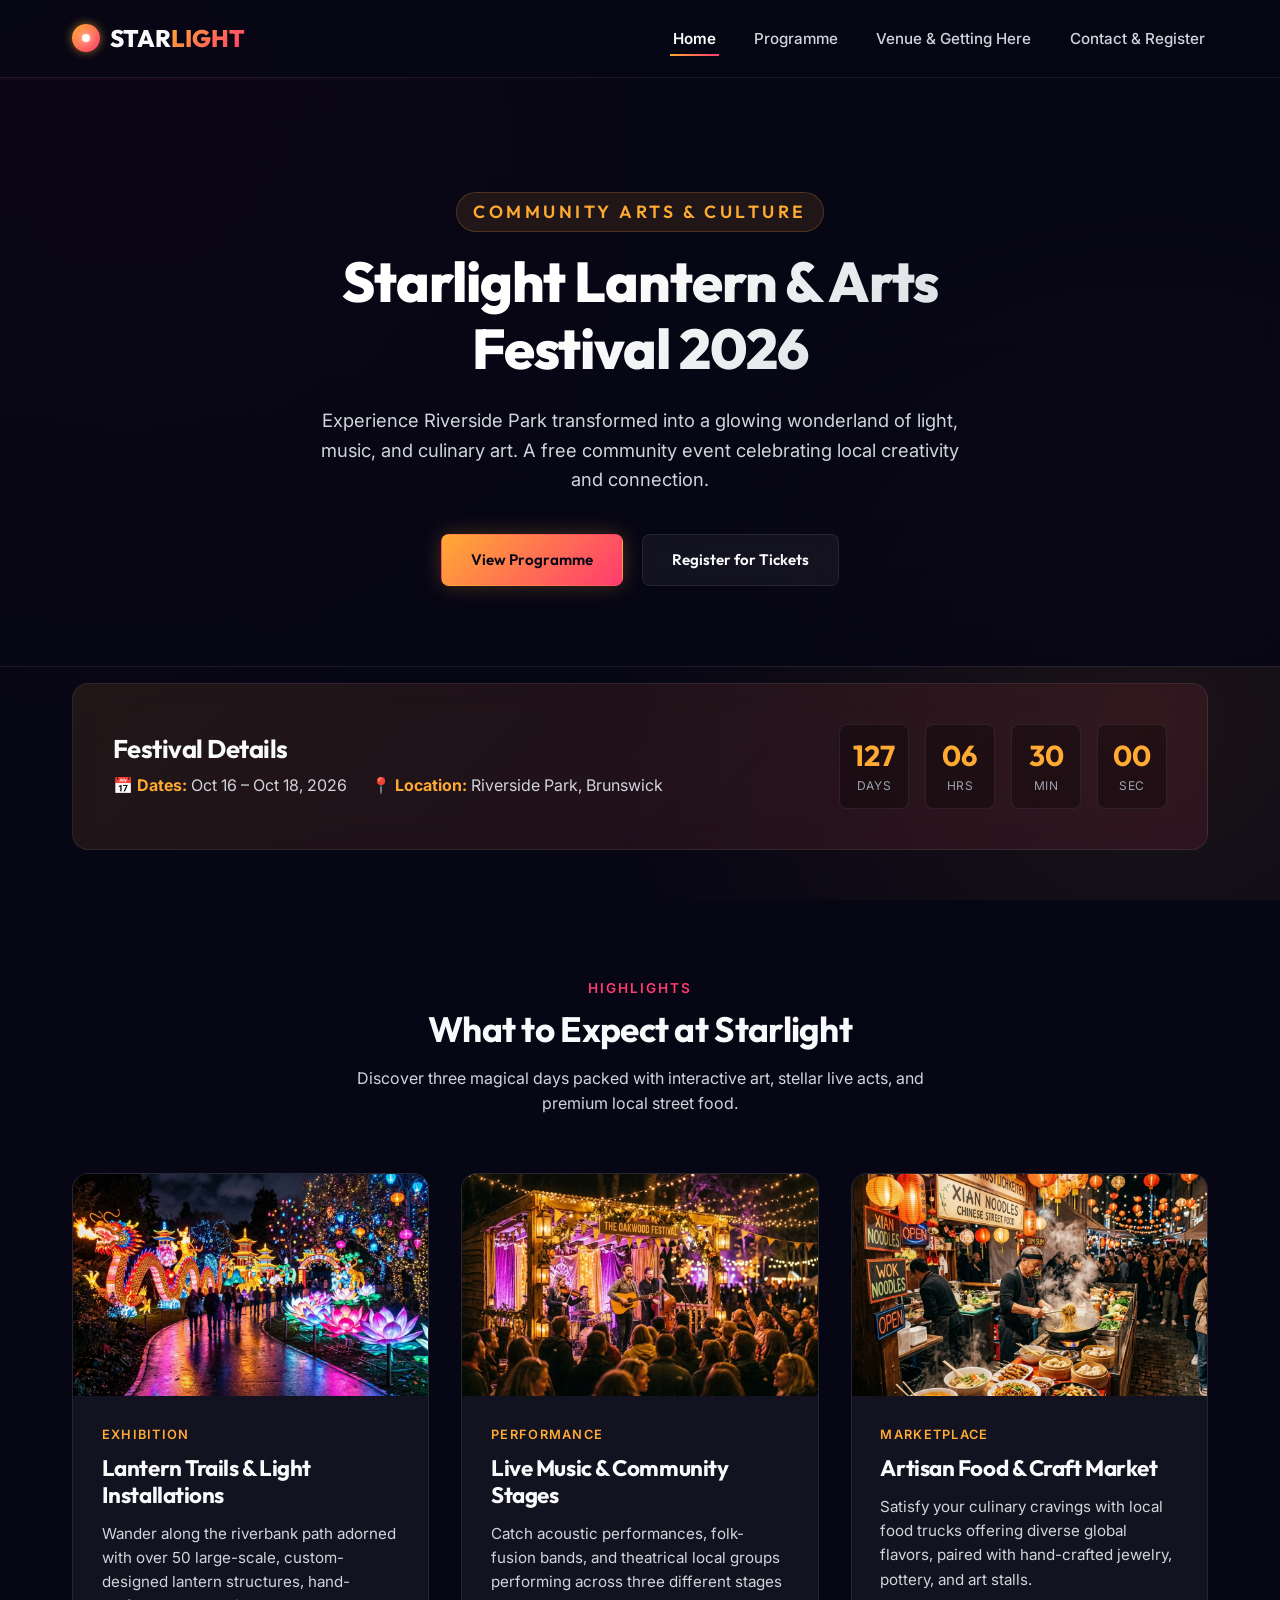
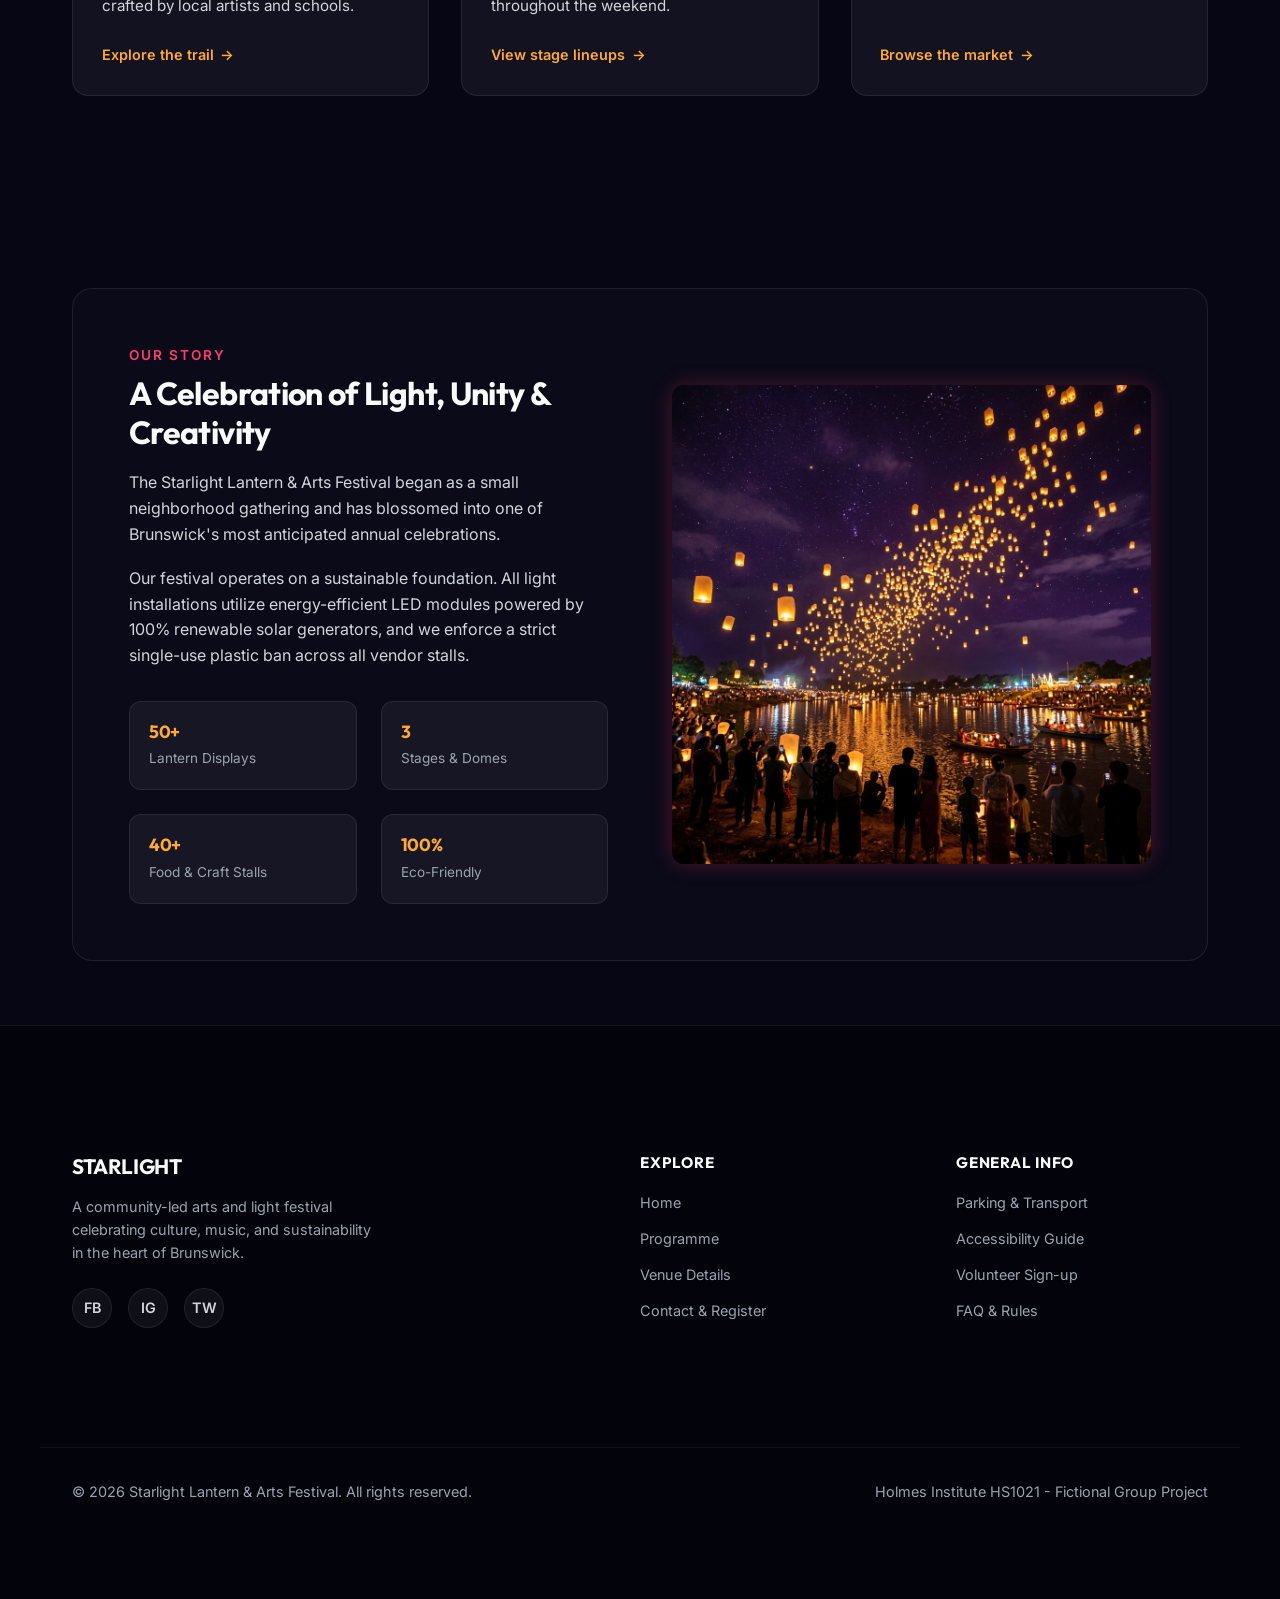
==== Local event/website/index.html @ dd9832b8 "Add styles and venue page for Starlight Lantern & Arts Festival 2026 - Created a new CSS file for th" ====
<!DOCTYPE html>
<html lang="en">
<head>
  <meta charset="UTF-8">
  <meta name="viewport" content="width=device-width, initial-scale=1.0">
  <meta name="description" content="Welcome to the Starlight Lantern & Arts Festival 2026. Join us at Riverside Park, Brunswick for a weekend of glowing installations, live performances, and delicious local food.">
  <title>Home | Starlight Lantern & Arts Festival 2026</title>
  <link rel="stylesheet" href="styles.css">
</head>
<body>

  <!-- Navigation Header -->
  <header class="site-header">
    <div class="nav-container">
      <a href="index.html" class="site-logo" id="header-logo">
        <span class="site-logo-icon"></span>
        <span class="logo-text">STAR<span>LIGHT</span></span>
      </a>
      
      <!-- Hidden Checkbox for Mobile Navigation Toggle -->
      <input type="checkbox" id="nav-toggle">
      <label for="nav-toggle" class="nav-toggle-label" id="mobile-menu-btn" aria-label="Toggle Navigation Menu">
        <span></span>
        <span></span>
        <span></span>
      </label>

      <!-- Main Navigation Menu -->
      <nav class="main-navigation" id="main-nav">
        <ul>
          <li><a href="index.html" class="active">Home</a></li>
          <li><a href="programme.html">Programme</a></li>
          <li><a href="venue.html">Venue & Getting Here</a></li>
          <li><a href="contact.html">Contact & Register</a></li>
        </ul>
      </nav>
    </div>
  </header>

  <!-- Main Website Content -->
  <main class="main-content">
    
    <!-- Hero Section -->
    <section class="hero-section" id="hero-banner">
      <div class="hero-overlay"></div>
      <div class="hero-inner">
        <span class="hero-tagline">Community Arts & Culture</span>
        <h1 class="hero-title">Starlight Lantern & Arts Festival 2026</h1>
        <p class="hero-desc">Experience Riverside Park transformed into a glowing wonderland of light, music, and culinary art. A free community event celebrating local creativity and connection.</p>
        <div class="hero-ctas">
          <a href="programme.html" class="btn btn-primary" id="hero-cta-programme">View Programme</a>
          <a href="contact.html" class="btn btn-secondary" id="hero-cta-register">Register for Tickets</a>
        </div>
      </div>
    </section>

    <!-- Info Banner & Interactive Countdown -->
    <section class="container" id="countdown-banner">
      <div class="info-banner">
        <div class="info-details">
          <h3>Festival Details</h3>
          <p>
            <span>📅 <strong>Dates:</strong> Oct 16 – Oct 18, 2026</span>
            <span>📍 <strong>Location:</strong> Riverside Park, Brunswick</span>
          </p>
        </div>
        <div class="countdown-timer" id="timer-container">
          <div class="timer-box">
            <span class="timer-num" id="days">127</span>
            <span class="timer-label">Days</span>
          </div>
          <div class="timer-box">
            <span class="timer-num" id="hours">06</span>
            <span class="timer-label">Hrs</span>
          </div>
          <div class="timer-box">
            <span class="timer-num" id="minutes">30</span>
            <span class="timer-label">Min</span>
          </div>
          <div class="timer-box">
            <span class="timer-num" id="seconds">00</span>
            <span class="timer-label">Sec</span>
          </div>
        </div>
      </div>
    </section>

    <!-- Key Attractions / Feature Cards -->
    <section class="container" id="attractions">
      <div class="section-header">
        <span class="section-label">Highlights</span>
        <h2 class="section-title">What to Expect at Starlight</h2>
        <p class="section-subtitle">Discover three magical days packed with interactive art, stellar live acts, and premium local street food.</p>
      </div>

      <div class="feature-grid">
        <!-- Feature 1 -->
        <article class="feature-card" id="card-lantern-trail">
          <div class="feature-img-wrapper">
            <img src="images/lantern-trail.png" alt="Illuminated dragon and lotus flower lanterns lighting up a garden path at night">
          </div>
          <div class="feature-content">
            <span class="feature-tag">Exhibition</span>
            <h3>Lantern Trails & Light Installations</h3>
            <p>Wander along the riverbank path adorned with over 50 large-scale, custom-designed lantern structures, hand-crafted by local artists and schools.</p>
            <a href="programme.html" class="feature-link" id="link-trail">Explore the trail</a>
          </div>
        </article>

        <!-- Feature 2 -->
        <article class="feature-card" id="card-music">
          <div class="feature-img-wrapper">
            <img src="images/live-music.png" alt="Outdoor music stage decorated with warm bulbs and string lights, with a crowd watching live musicians">
          </div>
          <div class="feature-content">
            <span class="feature-tag">Performance</span>
            <h3>Live Music & Community Stages</h3>
            <p>Catch acoustic performances, folk-fusion bands, and theatrical local groups performing across three different stages throughout the weekend.</p>
            <a href="programme.html" class="feature-link" id="link-music">View stage lineups</a>
          </div>
        </article>

        <!-- Feature 3 -->
        <article class="feature-card" id="card-market">
          <div class="feature-img-wrapper">
            <img src="images/food-market.png" alt="A bustling night market street food stall lit by Chinese lanterns with noodles and dim sum being cooked">
          </div>
          <div class="feature-content">
            <span class="feature-tag">Marketplace</span>
            <h3>Artisan Food & Craft Market</h3>
            <p>Satisfy your culinary cravings with local food trucks offering diverse global flavors, paired with hand-crafted jewelry, pottery, and art stalls.</p>
            <a href="programme.html" class="feature-link" id="link-market">Browse the market</a>
          </div>
        </article>
      </div>
    </section>

    <!-- About Section -->
    <section class="container" id="about-info">
      <div class="about-section">
        <div class="about-text">
          <span class="section-label">Our Story</span>
          <h2>A Celebration of Light, Unity & Creativity</h2>
          <p>The Starlight Lantern & Arts Festival began as a small neighborhood gathering and has blossomed into one of Brunswick's most anticipated annual celebrations.</p>
          <p>Our festival operates on a sustainable foundation. All light installations utilize energy-efficient LED modules powered by 100% renewable solar generators, and we enforce a strict single-use plastic ban across all vendor stalls.</p>
          
          <div class="about-highlights">
            <div class="highlight-box">
              <h4>50+</h4>
              <p>Lantern Displays</p>
            </div>
            <div class="highlight-box">
              <h4>3</h4>
              <p>Stages & Domes</p>
            </div>
            <div class="highlight-box">
              <h4>40+</h4>
              <p>Food & Craft Stalls</p>
            </div>
            <div class="highlight-box">
              <h4>100%</h4>
              <p>Eco-Friendly</p>
            </div>
          </div>
        </div>
        <div class="about-visual">
          <img src="images/hero-bg.png" alt="Panoramic view of thousands of warm paper lanterns floating above a river at night during the festival">
        </div>
      </div>
    </section>

  </main>

  <!-- Site Footer -->
  <footer class="site-footer">
    <div class="container footer-grid">
      <div class="footer-brand">
        <h3>STARLIGHT</h3>
        <p>A community-led arts and light festival celebrating culture, music, and sustainability in the heart of Brunswick.</p>
        <div class="social-links">
          <a href="#" class="social-btn" aria-label="Facebook">FB</a>
          <a href="#" class="social-btn" aria-label="Instagram">IG</a>
          <a href="#" class="social-btn" aria-label="Twitter">TW</a>
        </div>
      </div>
      <div class="footer-links-col">
        <h4>Explore</h4>
        <ul>
          <li><a href="index.html">Home</a></li>
          <li><a href="programme.html">Programme</a></li>
          <li><a href="venue.html">Venue Details</a></li>
          <li><a href="contact.html">Contact & Register</a></li>
        </ul>
      </div>
      <div class="footer-links-col">
        <h4>General Info</h4>
        <ul>
          <li><a href="venue.html#getting-here">Parking & Transport</a></li>
          <li><a href="venue.html#getting-here">Accessibility Guide</a></li>
          <li><a href="contact.html">Volunteer Sign-up</a></li>
          <li><a href="#">FAQ & Rules</a></li>
        </ul>
      </div>
    </div>
    <div class="container footer-bottom">
      <p>&copy; 2026 Starlight Lantern & Arts Festival. All rights reserved.</p>
      <p>Holmes Institute HS1021 - Fictional Group Project</p>
    </div>
  </footer>


</body>
</html>
---- Local event/website/styles.css ----
/* 
  Starlight Lantern & Arts Festival - styles.css
  Theme: Dark-mode Glassmorphism with Glowing Accents
*/

@import url('https://fonts.googleapis.com/css2?family=Inter:wght@300;400;500;600&family=Outfit:wght@400;600;700;800&display=swap');

/* Color Variables and Tokens */
:root {
  --bg-dark: #070615;
  --bg-dark-rgb: 7, 6, 21;
  --bg-card: rgba(255, 255, 255, 0.05);
  --bg-card-hover: rgba(255, 255, 255, 0.09);
  --border-color: rgba(255, 255, 255, 0.08);
  --border-hover: rgba(255, 255, 255, 0.18);
  --text-primary: #f9fafb;
  --text-secondary: #d1d5db;
  --text-muted: #9ca3af;
  --primary: #ffaa33; /* Glowing gold-orange */
  --primary-rgb: 255, 170, 51;
  --secondary: #ff3b6f; /* Lantern pink-red */
  --secondary-rgb: 255, 59, 111;
  --accent-teal: #00f2fe; /* Electric blue-teal */
  --font-heading: 'Outfit', -apple-system, BlinkMacSystemFont, "Segoe UI", Roboto, sans-serif;
  --font-body: 'Inter', -apple-system, BlinkMacSystemFont, "Segoe UI", Roboto, sans-serif;
  --transition-smooth: all 0.3s cubic-bezier(0.4, 0, 0.2, 1);
  --transition-fast: all 0.15s ease;
  --shadow-glow: 0 0 20px rgba(255, 170, 51, 0.25);
  --shadow-glow-pink: 0 0 20px rgba(255, 59, 111, 0.25);
  --max-width: 1200px;
}

/* Reset and Base Styles */
* {
  box-sizing: border-box;
  margin: 0;
  padding: 0;
}

html {
  scroll-behavior: smooth;
}

body {
  background-color: var(--bg-dark);
  color: var(--text-primary);
  font-family: var(--font-body);
  line-height: 1.6;
  overflow-x: hidden;
  background-image: 
    radial-gradient(circle at 10% 20%, rgba(255, 59, 111, 0.08) 0%, transparent 40%),
    radial-gradient(circle at 90% 80%, rgba(255, 170, 51, 0.08) 0%, transparent 40%);
  background-attachment: fixed;
}

/* Typography */
h1, h2, h3, h4, h5, h6 {
  font-family: var(--font-heading);
  font-weight: 700;
  letter-spacing: -0.02em;
  line-height: 1.2;
}

a {
  color: inherit;
  text-decoration: none;
  transition: var(--transition-fast);
}

img {
  max-width: 100%;
  height: auto;
  display: block;
  border-radius: 12px;
}

/* Navigation Header */
.site-header {
  position: fixed;
  top: 0;
  left: 0;
  width: 100%;
  z-index: 1000;
  background-color: rgba(7, 6, 21, 0.85);
  backdrop-filter: blur(12px);
  -webkit-backdrop-filter: blur(12px);
  border-bottom: 1px solid var(--border-color);
  transition: var(--transition-smooth);
}

.nav-container {
  max-width: var(--max-width);
  margin: 0 auto;
  padding: 1.2rem 2rem;
  display: flex;
  justify-content: space-between;
  align-items: center;
}

.site-logo {
  font-family: var(--font-heading);
  font-size: 1.5rem;
  font-weight: 800;
  color: var(--text-primary);
  display: flex;
  align-items: center;
  gap: 0.6rem;
}

.site-logo-icon {
  width: 28px;
  height: 28px;
  background: linear-gradient(135deg, var(--primary), var(--secondary));
  border-radius: 50%;
  display: inline-block;
  box-shadow: 0 0 10px rgba(255, 170, 51, 0.6);
  position: relative;
}

.site-logo-icon::after {
  content: '';
  position: absolute;
  top: 50%;
  left: 50%;
  width: 8px;
  height: 8px;
  background-color: #fff;
  border-radius: 50%;
  transform: translate(-50%, -50%);
  box-shadow: 0 0 8px #fff;
}

.logo-text span {
  background: linear-gradient(135deg, var(--primary), var(--secondary));
  -webkit-background-clip: text;
  -webkit-text-fill-color: transparent;
}

.main-navigation ul {
  display: flex;
  list-style: none;
  gap: 2rem;
}

.main-navigation a {
  font-size: 0.95rem;
  font-weight: 500;
  color: var(--text-secondary);
  padding: 0.5rem 0.2rem;
  position: relative;
}

.main-navigation a:hover {
  color: var(--primary);
}

.main-navigation a::after {
  content: '';
  position: absolute;
  bottom: 0;
  left: 0;
  width: 0;
  height: 2px;
  background: linear-gradient(90deg, var(--primary), var(--secondary));
  transition: var(--transition-smooth);
}

.main-navigation a:hover::after,
.main-navigation a.active::after {
  width: 100%;
}

.main-navigation a.active {
  color: var(--text-primary);
  font-weight: 600;
}

/* Mobile Nav Toggle via CSS Hack (W3C compliant & no JS needed for open state) */
.nav-toggle-label {
  display: none;
  cursor: pointer;
  flex-direction: column;
  gap: 6px;
  z-index: 1001;
}

.nav-toggle-label span {
  display: block;
  width: 25px;
  height: 2px;
  background-color: var(--text-primary);
  transition: var(--transition-smooth);
}

#nav-toggle {
  display: none;
}

/* Layout Main wrapper */
.main-content {
  padding-top: 5rem; /* Offsets the sticky navbar */
  min-height: calc(100vh - 12rem);
}

/* Container Utility */
.container {
  max-width: var(--max-width);
  margin: 0 auto;
  padding: 4rem 2rem;
}

/* Buttons */
.btn {
  display: inline-flex;
  align-items: center;
  justify-content: center;
  padding: 0.8rem 1.8rem;
  border-radius: 8px;
  font-weight: 600;
  font-size: 0.95rem;
  cursor: pointer;
  transition: var(--transition-smooth);
  border: 1px solid transparent;
  font-family: var(--font-heading);
}

.btn-primary {
  background: linear-gradient(135deg, var(--primary), var(--secondary));
  color: #070615;
  box-shadow: var(--shadow-glow);
}

.btn-primary:hover {
  transform: translateY(-2px);
  box-shadow: 0 0 28px rgba(255, 170, 51, 0.45);
}

.btn-secondary {
  background-color: var(--bg-card);
  border: 1px solid var(--border-color);
  color: var(--text-primary);
  backdrop-filter: blur(8px);
}

.btn-secondary:hover {
  background-color: var(--bg-card-hover);
  border-color: var(--border-hover);
  transform: translateY(-2px);
}

/* Hero Section */
.hero-section {
  position: relative;
  overflow: hidden;
  padding: 7rem 0 5rem 0;
  background-size: cover;
  background-position: center;
  background-repeat: no-repeat;
  text-align: center;
  display: flex;
  align-items: center;
  justify-content: center;
  border-bottom: 1px solid var(--border-color);
}

.hero-overlay {
  position: absolute;
  top: 0;
  left: 0;
  width: 100%;
  height: 100%;
  background: linear-gradient(to bottom, rgba(7, 6, 21, 0.7) 0%, rgba(7, 6, 21, 0.95) 100%);
  z-index: 1;
}

.hero-inner {
  position: relative;
  z-index: 2;
  max-width: 800px;
  margin: 0 auto;
  padding: 0 2rem;
}

.hero-tagline {
  font-family: var(--font-heading);
  font-size: 1.1rem;
  font-weight: 600;
  color: var(--primary);
  text-transform: uppercase;
  letter-spacing: 0.2em;
  margin-bottom: 1rem;
  display: inline-block;
  background: rgba(255, 170, 51, 0.1);
  padding: 0.3rem 1rem;
  border-radius: 50px;
  border: 1px solid rgba(255, 170, 51, 0.2);
}

.hero-title {
  font-size: 3.5rem;
  font-weight: 800;
  margin-bottom: 1.5rem;
  background: linear-gradient(135deg, #fff 40%, var(--text-secondary) 100%);
  -webkit-background-clip: text;
  -webkit-text-fill-color: transparent;
}

.hero-desc {
  font-size: 1.15rem;
  color: var(--text-secondary);
  margin-bottom: 2.5rem;
  max-width: 650px;
  margin-left: auto;
  margin-right: auto;
}

.hero-ctas {
  display: flex;
  justify-content: center;
  gap: 1.2rem;
}

/* Info Banner / Countdown */
.info-banner {
  background: linear-gradient(135deg, rgba(255, 170, 51, 0.1), rgba(255, 59, 111, 0.1));
  border: 1px solid var(--border-color);
  border-radius: 16px;
  padding: 2.5rem;
  margin-top: -3rem;
  position: relative;
  z-index: 10;
  backdrop-filter: blur(16px);
  -webkit-backdrop-filter: blur(16px);
  display: flex;
  justify-content: space-between;
  align-items: center;
  flex-wrap: wrap;
  gap: 2rem;
}

.info-details {
  flex: 1 1 300px;
}

.info-details h3 {
  font-size: 1.6rem;
  margin-bottom: 0.5rem;
  color: var(--text-primary);
}

.info-details p {
  color: var(--text-secondary);
  display: flex;
  gap: 1.5rem;
  flex-wrap: wrap;
}

.info-details span strong {
  color: var(--primary);
}

.countdown-timer {
  display: flex;
  gap: 1rem;
}

.timer-box {
  background: rgba(0, 0, 0, 0.3);
  border: 1px solid var(--border-color);
  border-radius: 8px;
  padding: 0.8rem;
  min-width: 70px;
  text-align: center;
}

.timer-num {
  display: block;
  font-family: var(--font-heading);
  font-size: 1.8rem;
  font-weight: 700;
  color: var(--primary);
  line-height: 1.2;
}

.timer-label {
  display: block;
  font-size: 0.75rem;
  text-transform: uppercase;
  color: var(--text-muted);
  letter-spacing: 0.05em;
  margin-top: 0.2rem;
}

/* Feature Grid section */
.section-header {
  text-align: center;
  max-width: 600px;
  margin: 0 auto 3.5rem auto;
}

.section-label {
  color: var(--secondary);
  text-transform: uppercase;
  font-size: 0.85rem;
  font-weight: 600;
  letter-spacing: 0.15em;
  margin-bottom: 0.5rem;
  display: block;
}

.section-title {
  font-size: 2.2rem;
  margin-bottom: 1rem;
}

.section-subtitle {
  color: var(--text-secondary);
}

.feature-grid {
  display: grid;
  grid-template-columns: repeat(auto-fit, minmax(320px, 1fr));
  gap: 2rem;
  margin-bottom: 4rem;
}

.feature-card {
  background-color: var(--bg-card);
  border: 1px solid var(--border-color);
  border-radius: 16px;
  overflow: hidden;
  transition: var(--transition-smooth);
  display: flex;
  flex-direction: column;
}

.feature-card:hover {
  transform: translateY(-6px);
  background-color: var(--bg-card-hover);
  border-color: var(--border-hover);
  box-shadow: 0 10px 30px rgba(0, 0, 0, 0.3);
}

.feature-img-wrapper {
  position: relative;
  overflow: hidden;
  aspect-ratio: 16/10;
}

.feature-img-wrapper img {
  width: 100%;
  height: 100%;
  object-fit: cover;
  border-radius: 0;
  transition: var(--transition-smooth);
}

.feature-card:hover .feature-img-wrapper img {
  transform: scale(1.05);
}

.feature-content {
  padding: 1.8rem;
  flex-grow: 1;
  display: flex;
  flex-direction: column;
}

.feature-tag {
  color: var(--primary);
  font-size: 0.8rem;
  font-weight: 600;
  text-transform: uppercase;
  letter-spacing: 0.1em;
  margin-bottom: 0.6rem;
}

.feature-card h3 {
  font-size: 1.4rem;
  margin-bottom: 0.8rem;
  color: var(--text-primary);
}

.feature-card p {
  color: var(--text-secondary);
  font-size: 0.95rem;
  margin-bottom: 1.5rem;
  flex-grow: 1;
}

.feature-link {
  color: var(--primary);
  font-weight: 600;
  font-size: 0.9rem;
  display: inline-flex;
  align-items: center;
  gap: 0.4rem;
}

.feature-link::after {
  content: '→';
  transition: var(--transition-fast);
}

.feature-card:hover .feature-link::after {
  transform: translateX(4px);
}

/* About Snippet Section */
.about-section {
  display: grid;
  grid-template-columns: 1fr 1fr;
  gap: 4rem;
  align-items: center;
  background-color: rgba(255, 255, 255, 0.02);
  border: 1px solid var(--border-color);
  border-radius: 20px;
  padding: 3.5rem;
}

.about-text h2 {
  font-size: 2rem;
  margin-bottom: 1.2rem;
}

.about-text p {
  color: var(--text-secondary);
  margin-bottom: 1.2rem;
}

.about-highlights {
  display: grid;
  grid-template-columns: 1fr 1fr;
  gap: 1.5rem;
  margin-top: 2rem;
}

.highlight-box {
  background-color: var(--bg-card);
  border: 1px solid var(--border-color);
  padding: 1.2rem;
  border-radius: 12px;
}

.highlight-box h4 {
  color: var(--primary);
  font-size: 1.1rem;
  margin-bottom: 0.4rem;
}

.highlight-box p {
  font-size: 0.85rem;
  color: var(--text-muted);
  margin-bottom: 0;
}

.about-visual {
  position: relative;
}

.about-visual img {
  box-shadow: var(--shadow-glow-pink);
}

/* Programme / Schedule Page Specific Styles */
.filter-tabs {
  display: flex;
  justify-content: center;
  gap: 1rem;
  margin-bottom: 2.5rem;
  flex-wrap: wrap;
}

.filter-btn {
  background-color: var(--bg-card);
  border: 1px solid var(--border-color);
  color: var(--text-secondary);
  padding: 0.6rem 1.4rem;
  border-radius: 50px;
  cursor: pointer;
  font-family: var(--font-heading);
  font-weight: 500;
  transition: var(--transition-smooth);
}

.filter-btn:hover {
  background-color: var(--bg-card-hover);
  border-color: var(--border-hover);
}

.filter-btn.active,
#filter-all:checked ~ #filters-container .filter-btn-all,
#filter-main:checked ~ #filters-container .filter-btn-main,
#filter-dome:checked ~ #filters-container .filter-btn-dome,
#filter-trail:checked ~ #filters-container .filter-btn-trail {
  background: linear-gradient(135deg, var(--primary), var(--secondary));
  color: #070615;
  border-color: transparent;
  font-weight: 600;
  box-shadow: var(--shadow-glow);
}

#filter-main:checked ~ #schedule-table-wrapper .event-row:not([data-stage="main"]),
#filter-dome:checked ~ #schedule-table-wrapper .event-row:not([data-stage="dome"]),
#filter-trail:checked ~ #schedule-table-wrapper .event-row:not([data-stage="trail"]) {
  display: none;
}


/* Timetable styling */
.timetable-container {
  overflow-x: auto;
  background-color: var(--bg-card);
  border: 1px solid var(--border-color);
  border-radius: 16px;
  box-shadow: 0 10px 30px rgba(0, 0, 0, 0.2);
  margin-bottom: 3rem;
  backdrop-filter: blur(12px);
}

.timetable {
  width: 100%;
  border-collapse: collapse;
  text-align: left;
  min-width: 650px;
}

.timetable th {
  background-color: rgba(255, 255, 255, 0.03);
  color: var(--text-primary);
  font-family: var(--font-heading);
  font-weight: 600;
  padding: 1.2rem 1.8rem;
  border-bottom: 2px solid var(--border-color);
  font-size: 0.95rem;
  letter-spacing: 0.05em;
  text-transform: uppercase;
}

.timetable td {
  padding: 1.2rem 1.8rem;
  border-bottom: 1px solid var(--border-color);
  color: var(--text-secondary);
  font-size: 0.95rem;
  vertical-align: middle;
  transition: var(--transition-fast);
}

.timetable tr:last-child td {
  border-bottom: none;
}

.timetable tr:hover td {
  background-color: rgba(255, 255, 255, 0.02);
  color: var(--text-primary);
}

.time-slot {
  font-family: var(--font-heading);
  font-weight: 600;
  color: var(--primary);
  white-space: nowrap;
}

.event-title {
  font-weight: 600;
  color: var(--text-primary);
  display: block;
}

.event-speaker {
  font-size: 0.85rem;
  color: var(--text-muted);
}

.location-badge {
  display: inline-block;
  padding: 0.25rem 0.75rem;
  border-radius: 50px;
  font-size: 0.8rem;
  font-weight: 600;
  border: 1px solid currentColor;
}

.badge-main {
  color: var(--primary);
  background: rgba(255, 170, 51, 0.08);
}

.badge-dome {
  color: var(--secondary);
  background: rgba(255, 59, 111, 0.08);
}

.badge-trail {
  color: var(--accent-teal);
  background: rgba(0, 242, 254, 0.08);
}

.timetable-notes {
  text-align: center;
  color: var(--text-muted);
  font-size: 0.9rem;
}

/* Venue Page Specific Styles */
.venue-grid {
  display: grid;
  grid-template-columns: 1fr 1.2fr;
  gap: 3.5rem;
  margin-bottom: 4rem;
  align-items: start;
}

.venue-info h2 {
  font-size: 2.2rem;
  margin-bottom: 1.5rem;
}

.venue-info p {
  color: var(--text-secondary);
  margin-bottom: 1.5rem;
}

.venue-meta {
  margin: 2rem 0;
  list-style: none;
}

.venue-meta li {
  margin-bottom: 1rem;
  display: flex;
  gap: 1rem;
}

.venue-meta strong {
  color: var(--primary);
  min-width: 100px;
  display: inline-block;
}

.map-container {
  background-color: var(--bg-card);
  border: 1px solid var(--border-color);
  border-radius: 16px;
  padding: 1.5rem;
  box-shadow: 0 10px 30px rgba(0, 0, 0, 0.3);
  backdrop-filter: blur(12px);
}

.map-placeholder {
  width: 100%;
  aspect-ratio: 16/10;
  border-radius: 8px;
  overflow: hidden;
  position: relative;
  border: 1px solid var(--border-color);
}

/* Styled map graphic via standard SVG inside html or stylish dark background placeholder */
.mock-map {
  width: 100%;
  height: 100%;
  background: #0f1025;
  display: flex;
  align-items: center;
  justify-content: center;
  position: relative;
  background-image: radial-gradient(rgba(255, 255, 255, 0.15) 1px, transparent 0);
  background-size: 20px 20px;
}

.map-pin {
  position: absolute;
  top: 45%;
  left: 50%;
  transform: translate(-50%, -50%);
  text-align: center;
  z-index: 5;
}

.pin-glow {
  width: 18px;
  height: 18px;
  background-color: var(--secondary);
  border-radius: 50%;
  display: block;
  margin: 0 auto;
  box-shadow: 0 0 15px var(--secondary), 0 0 30px var(--secondary);
  animation: pulse 2s infinite;
}

@keyframes pulse {
  0% { transform: scale(0.9); opacity: 0.9; }
  50% { transform: scale(1.2); opacity: 1; box-shadow: 0 0 25px var(--secondary); }
  100% { transform: scale(0.9); opacity: 0.9; }
}

.pin-label {
  background-color: #070615;
  color: #fff;
  border: 1px solid var(--border-color);
  padding: 0.3rem 0.8rem;
  border-radius: 4px;
  font-size: 0.75rem;
  font-weight: 600;
  white-space: nowrap;
  display: block;
  margin-top: 0.5rem;
  box-shadow: 0 4px 10px rgba(0,0,0,0.5);
}

.getting-here {
  margin-top: 4rem;
}

.transport-grid {
  display: grid;
  grid-template-columns: repeat(auto-fit, minmax(250px, 1fr));
  gap: 2rem;
}

.transport-card {
  background-color: var(--bg-card);
  border: 1px solid var(--border-color);
  padding: 2rem;
  border-radius: 16px;
  transition: var(--transition-smooth);
}

.transport-card:hover {
  border-color: var(--border-hover);
  background-color: var(--bg-card-hover);
  transform: translateY(-4px);
}

.transport-icon {
  font-size: 2rem;
  color: var(--primary);
  margin-bottom: 1rem;
  display: block;
}

.transport-card h3 {
  font-size: 1.25rem;
  margin-bottom: 0.8rem;
}

.transport-card p {
  font-size: 0.9rem;
  color: var(--text-secondary);
}

/* Contact Page Specific Styles */
.contact-grid {
  display: grid;
  grid-template-columns: 1.2fr 1fr;
  gap: 4rem;
  align-items: start;
}

.contact-card {
  background-color: var(--bg-card);
  border: 1px solid var(--border-color);
  border-radius: 20px;
  padding: 3rem;
  backdrop-filter: blur(12px);
  box-shadow: 0 15px 35px rgba(0,0,0,0.3);
}

.contact-card h2 {
  font-size: 1.8rem;
  margin-bottom: 0.5rem;
}

.contact-card .form-intro {
  color: var(--text-secondary);
  margin-bottom: 2rem;
}

.contact-info-panel h2 {
  font-size: 2rem;
  margin-bottom: 1rem;
}

.contact-info-panel p {
  color: var(--text-secondary);
  margin-bottom: 2.5rem;
}

.info-list {
  list-style: none;
  margin-bottom: 3rem;
}

.info-list li {
  display: flex;
  align-items: flex-start;
  gap: 1.2rem;
  margin-bottom: 1.8rem;
}

.info-item-icon {
  width: 44px;
  height: 44px;
  background-color: rgba(255, 170, 51, 0.08);
  border-radius: 8px;
  display: flex;
  align-items: center;
  justify-content: center;
  color: var(--primary);
  font-weight: 700;
  font-family: var(--font-heading);
  flex-shrink: 0;
  border: 1px solid rgba(255, 170, 51, 0.15);
}

.info-item-details h4 {
  font-size: 0.9rem;
  text-transform: uppercase;
  color: var(--text-muted);
  letter-spacing: 0.05em;
  margin-bottom: 0.2rem;
}

.info-item-details p {
  margin-bottom: 0;
  color: var(--text-primary);
  font-weight: 500;
}

.social-links {
  display: flex;
  gap: 1rem;
}

.social-btn {
  width: 40px;
  height: 40px;
  border-radius: 50%;
  background-color: var(--bg-card);
  border: 1px solid var(--border-color);
  display: flex;
  align-items: center;
  justify-content: center;
  color: var(--text-secondary);
  font-weight: 600;
  transition: var(--transition-smooth);
}

.social-btn:hover {
  background-color: var(--primary);
  color: #070615;
  border-color: transparent;
  transform: translateY(-3px);
  box-shadow: var(--shadow-glow);
}

/* Form Styling */
.form-group {
  margin-bottom: 1.5rem;
}

.form-row {
  display: grid;
  grid-template-columns: 1fr 1fr;
  gap: 1.5rem;
}

.form-label {
  display: block;
  font-size: 0.85rem;
  font-weight: 600;
  text-transform: uppercase;
  letter-spacing: 0.05em;
  color: var(--text-secondary);
  margin-bottom: 0.5rem;
}

.form-control {
  width: 100%;
  background-color: rgba(0, 0, 0, 0.25);
  border: 1px solid var(--border-color);
  border-radius: 8px;
  padding: 0.85rem 1rem;
  color: var(--text-primary);
  font-family: var(--font-body);
  font-size: 0.95rem;
  transition: var(--transition-smooth);
}

.form-control:focus {
  outline: none;
  border-color: var(--primary);
  background-color: rgba(0, 0, 0, 0.4);
  box-shadow: 0 0 0 3px rgba(255, 170, 51, 0.15);
}

select.form-control {
  appearance: none;
  background-image: url("data:image/svg+xml,%3Csvg xmlns='http://www.w3.org/2000/svg' fill='none' viewBox='0 0 24 24' stroke='%23ffaa33'%3E%3Cpath stroke-linecap='round' stroke-linejoin='round' stroke-width='2' d='M19 9l-7 7-7-7'%3E%3C/path%3E%3C/svg%3E");
  background-repeat: no-repeat;
  background-position: right 1rem center;
  background-size: 1.2rem;
  padding-right: 2.5rem;
}

textarea.form-control {
  resize: vertical;
  min-height: 120px;
}

/* Form success alert styles */
.success-msg {
  display: none;
  background-color: rgba(16, 185, 129, 0.1);
  border: 1px solid rgba(16, 185, 129, 0.2);
  color: #34d399;
  padding: 1rem;
  border-radius: 8px;
  margin-bottom: 1.5rem;
  font-size: 0.95rem;
  text-align: center;
}

.success-msg:target {
  display: block;
}

/* Footer */
.site-footer {
  background-color: #03030b;
  border-top: 1px solid var(--border-color);
  padding: 4rem 0 2rem 0;
  font-size: 0.9rem;
  color: var(--text-muted);
}

.footer-grid {
  display: grid;
  grid-template-columns: 2fr 1fr 1fr;
  gap: 4rem;
  margin-bottom: 3rem;
}

.footer-brand h3 {
  font-family: var(--font-heading);
  font-size: 1.3rem;
  color: var(--text-primary);
  margin-bottom: 1rem;
}

.footer-brand p {
  margin-bottom: 1.5rem;
  max-width: 300px;
}

.footer-links-col h4 {
  font-family: var(--font-heading);
  font-size: 0.95rem;
  text-transform: uppercase;
  color: var(--text-primary);
  letter-spacing: 0.05em;
  margin-bottom: 1.2rem;
}

.footer-links-col ul {
  list-style: none;
}

.footer-links-col li {
  margin-bottom: 0.8rem;
}

.footer-links-col a:hover {
  color: var(--primary);
  padding-left: 2px;
}

.footer-bottom {
  border-top: 1px solid rgba(255,255,255,0.05);
  padding-top: 2rem;
  display: flex;
  justify-content: space-between;
  align-items: center;
  flex-wrap: wrap;
  gap: 1rem;
}

/* Responsive Styles */
@media (max-width: 992px) {
  .hero-title {
    font-size: 2.8rem;
  }
  
  .about-section {
    grid-template-columns: 1fr;
    gap: 3rem;
    padding: 2.5rem;
  }
  
  .venue-grid {
    grid-template-columns: 1fr;
    gap: 3rem;
  }
  
  .contact-grid {
    grid-template-columns: 1fr;
    gap: 3rem;
  }
  
  .footer-grid {
    grid-template-columns: 1fr 1fr;
    gap: 3rem;
  }
  
  .footer-brand {
    grid-column: span 2;
  }
}

@media (max-width: 768px) {
  .nav-toggle-label {
    display: flex;
  }
  
  .main-navigation {
    position: fixed;
    top: 5rem;
    left: 0;
    width: 100%;
    height: 0;
    background-color: rgba(7, 6, 21, 0.98);
    backdrop-filter: blur(20px);
    overflow: hidden;
    transition: var(--transition-smooth);
    border-bottom: 0 solid var(--border-color);
  }
  
  .main-navigation ul {
    flex-direction: column;
    align-items: center;
    padding: 3rem 0;
    gap: 2rem;
    opacity: 0;
    transform: translateY(-10px);
    transition: var(--transition-smooth);
  }
  
  /* Show Menu on Checkbox toggle */
  #nav-toggle:checked ~ .main-navigation {
    height: calc(100vh - 5rem);
    border-bottom: 1px solid var(--border-color);
  }
  
  #nav-toggle:checked ~ .main-navigation ul {
    opacity: 1;
    transform: translateY(0);
  }
  
  /* Hamburger burger to X */
  #nav-toggle:checked ~ .nav-toggle-label span:nth-child(1) {
    transform: rotate(45deg) translate(5px, 6px);
  }
  
  #nav-toggle:checked ~ .nav-toggle-label span:nth-child(2) {
    opacity: 0;
  }
  
  #nav-toggle:checked ~ .nav-toggle-label span:nth-child(3) {
    transform: rotate(-45deg) translate(5px, -7px);
  }

  .info-banner {
    flex-direction: column;
    text-align: center;
    padding: 2rem;
    margin-top: -2rem;
  }
  
  .info-details p {
    justify-content: center;
  }
  
  .countdown-timer {
    justify-content: center;
  }

  .hero-title {
    font-size: 2.2rem;
  }
  
  .hero-desc {
    font-size: 1rem;
  }
  
  .form-row {
    grid-template-columns: 1fr;
    gap: 0;
  }
  
  .contact-card {
    padding: 2rem;
  }
  
  .footer-grid {
    grid-template-columns: 1fr;
    gap: 2rem;
  }
  
  .footer-brand {
    grid-column: span 1;
  }
  
  .footer-bottom {
    flex-direction: column;
    text-align: center;
  }
}
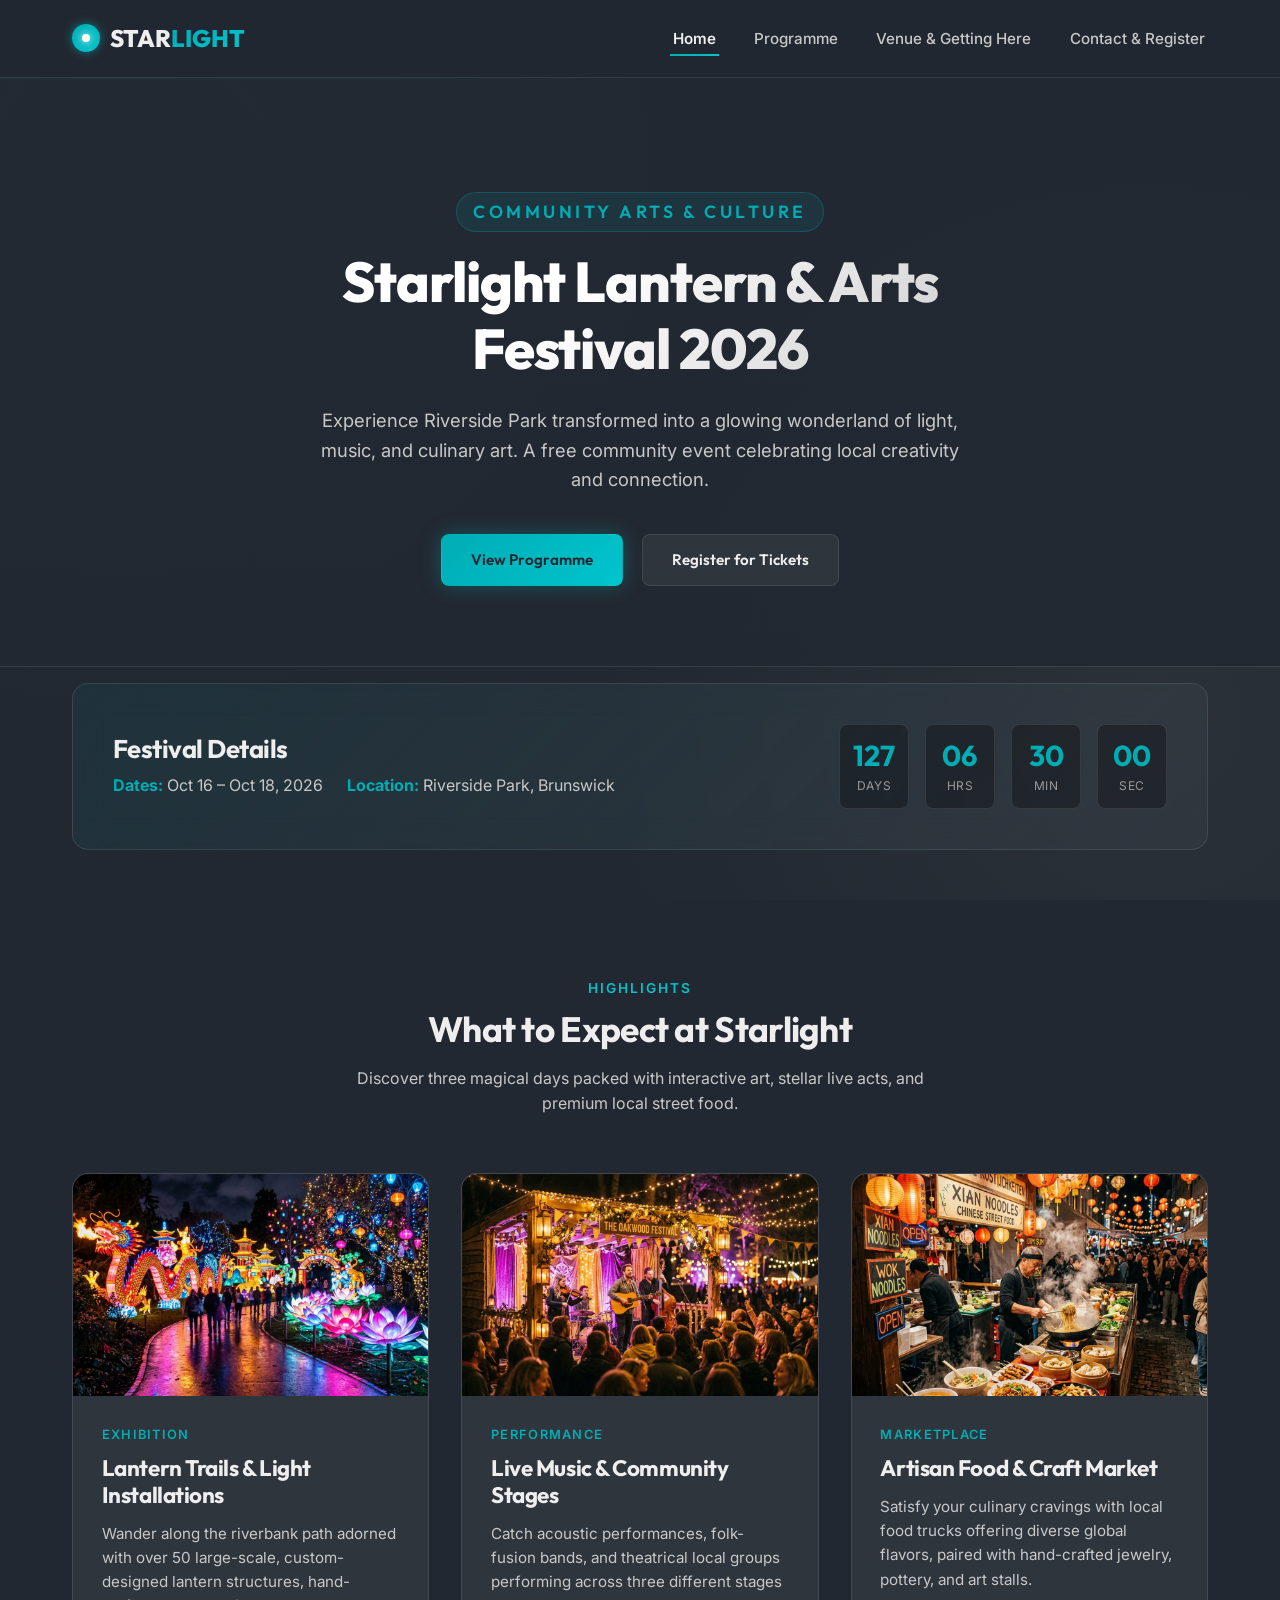
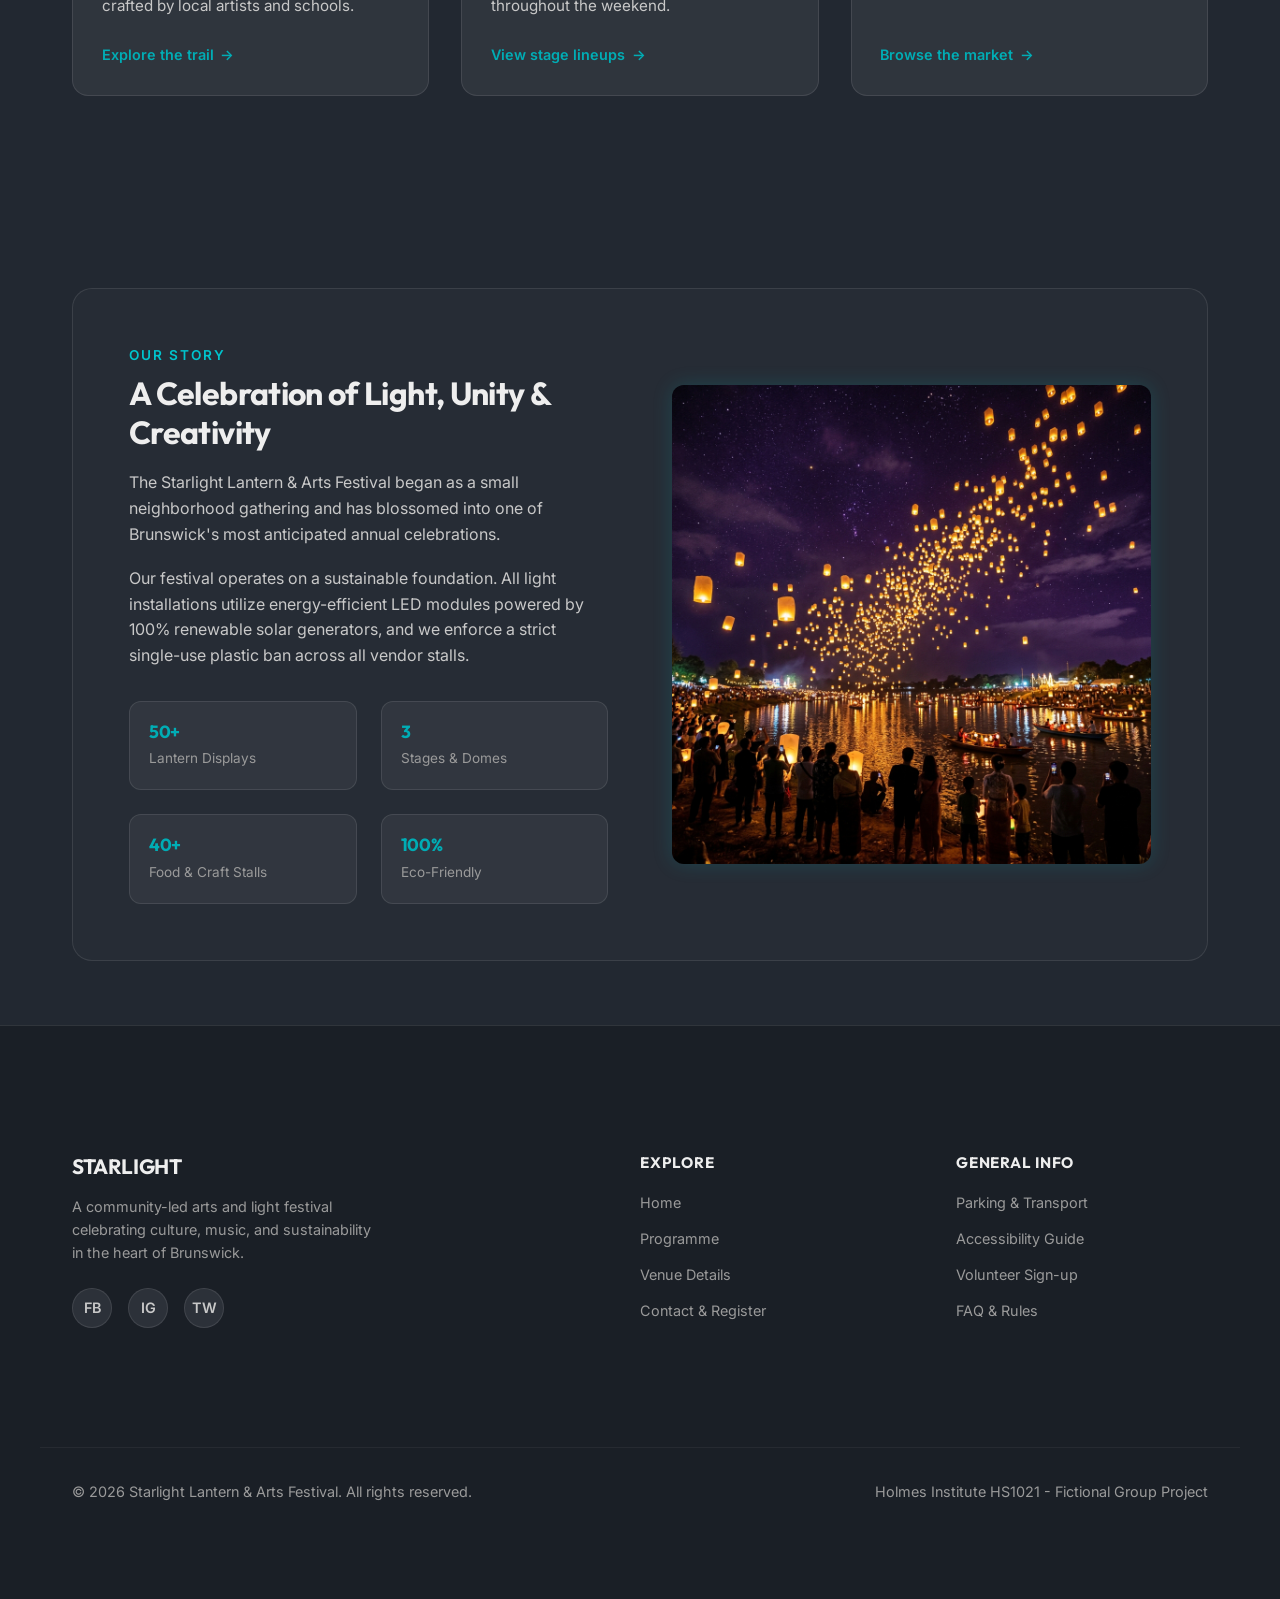
==== commit a1412bfe: "upgrade the site with better theme" ====
--- a/Local event/website/index.html
+++ b/Local event/website/index.html
@@ -5,11 +5,11 @@
   <meta name="viewport" content="width=device-width, initial-scale=1.0">
   <meta name="description" content="Welcome to the Starlight Lantern & Arts Festival 2026. Join us at Riverside Park, Brunswick for a weekend of glowing installations, live performances, and delicious local food.">
   <title>Home | Starlight Lantern & Arts Festival 2026</title>
-  <link rel="stylesheet" href="styles.css">
+  <link rel="stylesheet" href="css/styles.css">
 </head>
 <body>
 
-  <!-- Navigation Header -->
+  <!-- header -->
   <header class="site-header">
     <div class="nav-container">
       <a href="index.html" class="site-logo" id="header-logo">
@@ -17,7 +17,7 @@
         <span class="logo-text">STAR<span>LIGHT</span></span>
       </a>
       
-      <!-- Hidden Checkbox for Mobile Navigation Toggle -->
+      <!-- checkbox to toggle mobile nav -->
       <input type="checkbox" id="nav-toggle">
       <label for="nav-toggle" class="nav-toggle-label" id="mobile-menu-btn" aria-label="Toggle Navigation Menu">
         <span></span>
@@ -25,7 +25,7 @@
         <span></span>
       </label>
 
-      <!-- Main Navigation Menu -->
+      <!-- nav links -->
       <nav class="main-navigation" id="main-nav">
         <ul>
           <li><a href="index.html" class="active">Home</a></li>
@@ -37,10 +37,10 @@
     </div>
   </header>
 
-  <!-- Main Website Content -->
+  <!-- page content -->
   <main class="main-content">
     
-    <!-- Hero Section -->
+    <!-- hero -->
     <section class="hero-section" id="hero-banner">
       <div class="hero-overlay"></div>
       <div class="hero-inner">
@@ -54,14 +54,14 @@
       </div>
     </section>
 
-    <!-- Info Banner & Interactive Countdown -->
+    <!-- festival info and countdown -->
     <section class="container" id="countdown-banner">
       <div class="info-banner">
         <div class="info-details">
           <h3>Festival Details</h3>
           <p>
-            <span>📅 <strong>Dates:</strong> Oct 16 – Oct 18, 2026</span>
-            <span>📍 <strong>Location:</strong> Riverside Park, Brunswick</span>
+            <span><strong>Dates:</strong> Oct 16 – Oct 18, 2026</span>
+            <span><strong>Location:</strong> Riverside Park, Brunswick</span>
           </p>
         </div>
         <div class="countdown-timer" id="timer-container">
@@ -85,7 +85,7 @@
       </div>
     </section>
 
-    <!-- Key Attractions / Feature Cards -->
+    <!-- highlights / feature cards -->
     <section class="container" id="attractions">
       <div class="section-header">
         <span class="section-label">Highlights</span>
@@ -94,7 +94,7 @@
       </div>
 
       <div class="feature-grid">
-        <!-- Feature 1 -->
+        <!-- card 1 -->
         <article class="feature-card" id="card-lantern-trail">
           <div class="feature-img-wrapper">
             <img src="images/lantern-trail.png" alt="Illuminated dragon and lotus flower lanterns lighting up a garden path at night">
@@ -107,7 +107,7 @@
           </div>
         </article>
 
-        <!-- Feature 2 -->
+        <!-- card 2 -->
         <article class="feature-card" id="card-music">
           <div class="feature-img-wrapper">
             <img src="images/live-music.png" alt="Outdoor music stage decorated with warm bulbs and string lights, with a crowd watching live musicians">
@@ -120,7 +120,7 @@
           </div>
         </article>
 
-        <!-- Feature 3 -->
+        <!-- card 3 -->
         <article class="feature-card" id="card-market">
           <div class="feature-img-wrapper">
             <img src="images/food-market.png" alt="A bustling night market street food stall lit by Chinese lanterns with noodles and dim sum being cooked">
@@ -135,7 +135,7 @@
       </div>
     </section>
 
-    <!-- About Section -->
+    <!-- about -->
     <section class="container" id="about-info">
       <div class="about-section">
         <div class="about-text">
@@ -171,7 +171,7 @@
 
   </main>
 
-  <!-- Site Footer -->
+  <!-- footer -->
   <footer class="site-footer">
     <div class="container footer-grid">
       <div class="footer-brand">
--- a/Local event/website/css/styles.css
+++ b/Local event/website/css/styles.css
@@ -0,0 +1,1224 @@
+/* styles.css - Starlight Lantern & Arts Festival */
+
+@import url('https://fonts.googleapis.com/css2?family=Inter:wght@300;400;500;600&family=Outfit:wght@400;600;700;800&display=swap');
+
+/* colours and shared values */
+:root {
+  --bg-dark: #222831;
+  --bg-dark-rgb: 34, 40, 49;
+  --bg-card: rgba(57, 62, 70, 0.6);
+  --bg-card-hover: rgba(57, 62, 70, 0.9);
+  --border-color: rgba(238, 238, 238, 0.1);
+  --border-hover: rgba(0, 173, 181, 0.4);
+  --text-primary: #eeeeee;
+  --text-secondary: #c8c8c8;
+  --text-muted: #9a9a9a;
+  --primary: #00adb5;
+  --primary-rgb: 0, 173, 181;
+  --secondary: #00c4cd;
+  --secondary-rgb: 0, 196, 205;
+  --accent-teal: #00adb5;
+  --font-heading: 'Outfit', -apple-system, BlinkMacSystemFont, "Segoe UI", Roboto, sans-serif;
+  --font-body: 'Inter', -apple-system, BlinkMacSystemFont, "Segoe UI", Roboto, sans-serif;
+  --transition-smooth: all 0.3s cubic-bezier(0.4, 0, 0.2, 1);
+  --transition-fast: all 0.15s ease;
+  --shadow-glow: 0 0 20px rgba(0, 173, 181, 0.35);
+  --shadow-glow-pink: 0 0 20px rgba(0, 173, 181, 0.2);
+  --max-width: 1200px;
+}
+
+/* reset */
+* {
+  box-sizing: border-box;
+  margin: 0;
+  padding: 0;
+}
+
+html {
+  scroll-behavior: smooth;
+}
+
+body {
+  background-color: var(--bg-dark);
+  color: var(--text-primary);
+  font-family: var(--font-body);
+  line-height: 1.6;
+  overflow-x: hidden;
+  background-image: 
+    radial-gradient(circle at 10% 20%, rgba(0, 173, 181, 0.06) 0%, transparent 40%),
+    radial-gradient(circle at 90% 80%, rgba(57, 62, 70, 0.4) 0%, transparent 40%);
+  background-attachment: fixed;
+}
+
+/* headings and text */
+h1, h2, h3, h4, h5, h6 {
+  font-family: var(--font-heading);
+  font-weight: 700;
+  letter-spacing: -0.02em;
+  line-height: 1.2;
+}
+
+a {
+  color: inherit;
+  text-decoration: none;
+  transition: var(--transition-fast);
+}
+
+img {
+  max-width: 100%;
+  height: auto;
+  display: block;
+  border-radius: 12px;
+}
+
+/* nav */
+.site-header {
+  position: fixed;
+  top: 0;
+  left: 0;
+  width: 100%;
+  z-index: 1000;
+  background-color: rgba(34, 40, 49, 0.92);
+  backdrop-filter: blur(12px);
+  -webkit-backdrop-filter: blur(12px);
+  border-bottom: 1px solid var(--border-color);
+  transition: var(--transition-smooth);
+}
+
+.nav-container {
+  max-width: var(--max-width);
+  margin: 0 auto;
+  padding: 1.2rem 2rem;
+  display: flex;
+  justify-content: space-between;
+  align-items: center;
+}
+
+.site-logo {
+  font-family: var(--font-heading);
+  font-size: 1.5rem;
+  font-weight: 800;
+  color: var(--text-primary);
+  display: flex;
+  align-items: center;
+  gap: 0.6rem;
+}
+
+.site-logo-icon {
+  width: 28px;
+  height: 28px;
+  background: linear-gradient(135deg, var(--primary), var(--secondary));
+  border-radius: 50%;
+  display: inline-block;
+  box-shadow: 0 0 10px rgba(0, 173, 181, 0.6);
+  position: relative;
+}
+
+.site-logo-icon::after {
+  content: '';
+  position: absolute;
+  top: 50%;
+  left: 50%;
+  width: 8px;
+  height: 8px;
+  background-color: #fff;
+  border-radius: 50%;
+  transform: translate(-50%, -50%);
+  box-shadow: 0 0 8px #fff;
+}
+
+.logo-text span {
+  background: linear-gradient(135deg, var(--primary), var(--secondary));
+  -webkit-background-clip: text;
+  -webkit-text-fill-color: transparent;
+}
+
+.main-navigation ul {
+  display: flex;
+  list-style: none;
+  gap: 2rem;
+}
+
+.main-navigation a {
+  font-size: 0.95rem;
+  font-weight: 500;
+  color: var(--text-secondary);
+  padding: 0.5rem 0.2rem;
+  position: relative;
+}
+
+.main-navigation a:hover {
+  color: var(--primary);
+}
+
+.main-navigation a::after {
+  content: '';
+  position: absolute;
+  bottom: 0;
+  left: 0;
+  width: 0;
+  height: 2px;
+  background: linear-gradient(90deg, var(--primary), var(--secondary));
+  transition: var(--transition-smooth);
+}
+
+.main-navigation a:hover::after,
+.main-navigation a.active::after {
+  width: 100%;
+}
+
+.main-navigation a.active {
+  color: var(--text-primary);
+  font-weight: 600;
+}
+
+/* mobile menu toggle */
+.nav-toggle-label {
+  display: none;
+  cursor: pointer;
+  flex-direction: column;
+  gap: 6px;
+  z-index: 1001;
+}
+
+.nav-toggle-label span {
+  display: block;
+  width: 25px;
+  height: 2px;
+  background-color: var(--text-primary);
+  transition: var(--transition-smooth);
+}
+
+#nav-toggle {
+  display: none;
+}
+
+/* main content area */
+.main-content {
+  padding-top: 5rem; /* accounts for fixed header */
+  min-height: calc(100vh - 12rem);
+}
+
+/* container */
+.container {
+  max-width: var(--max-width);
+  margin: 0 auto;
+  padding: 4rem 2rem;
+}
+
+/* buttons */
+.btn {
+  display: inline-flex;
+  align-items: center;
+  justify-content: center;
+  padding: 0.8rem 1.8rem;
+  border-radius: 8px;
+  font-weight: 600;
+  font-size: 0.95rem;
+  cursor: pointer;
+  transition: var(--transition-smooth);
+  border: 1px solid transparent;
+  font-family: var(--font-heading);
+}
+
+.btn-primary {
+  background: linear-gradient(135deg, var(--primary), var(--secondary));
+  color: #222831;
+  box-shadow: var(--shadow-glow);
+}
+
+.btn-primary:hover {
+  transform: translateY(-2px);
+  box-shadow: 0 0 28px rgba(0, 173, 181, 0.5);
+}
+
+.btn-secondary {
+  background-color: var(--bg-card);
+  border: 1px solid var(--border-color);
+  color: var(--text-primary);
+  backdrop-filter: blur(8px);
+}
+
+.btn-secondary:hover {
+  background-color: var(--bg-card-hover);
+  border-color: var(--border-hover);
+  transform: translateY(-2px);
+}
+
+/* hero */
+.hero-section {
+  position: relative;
+  overflow: hidden;
+  padding: 7rem 0 5rem 0;
+  background-size: cover;
+  background-position: center;
+  background-repeat: no-repeat;
+  text-align: center;
+  display: flex;
+  align-items: center;
+  justify-content: center;
+  border-bottom: 1px solid var(--border-color);
+}
+
+.hero-overlay {
+  position: absolute;
+  top: 0;
+  left: 0;
+  width: 100%;
+  height: 100%;
+  background: linear-gradient(to bottom, rgba(34, 40, 49, 0.7) 0%, rgba(34, 40, 49, 0.96) 100%);
+  z-index: 1;
+}
+
+.hero-inner {
+  position: relative;
+  z-index: 2;
+  max-width: 800px;
+  margin: 0 auto;
+  padding: 0 2rem;
+}
+
+.hero-tagline {
+  font-family: var(--font-heading);
+  font-size: 1.1rem;
+  font-weight: 600;
+  color: var(--primary);
+  text-transform: uppercase;
+  letter-spacing: 0.2em;
+  margin-bottom: 1rem;
+  display: inline-block;
+  background: rgba(0, 173, 181, 0.1);
+  padding: 0.3rem 1rem;
+  border-radius: 50px;
+  border: 1px solid rgba(0, 173, 181, 0.25);
+}
+
+.hero-title {
+  font-size: 3.5rem;
+  font-weight: 800;
+  margin-bottom: 1.5rem;
+  background: linear-gradient(135deg, #fff 40%, var(--text-secondary) 100%);
+  -webkit-background-clip: text;
+  -webkit-text-fill-color: transparent;
+}
+
+.hero-desc {
+  font-size: 1.15rem;
+  color: var(--text-secondary);
+  margin-bottom: 2.5rem;
+  max-width: 650px;
+  margin-left: auto;
+  margin-right: auto;
+}
+
+.hero-ctas {
+  display: flex;
+  justify-content: center;
+  gap: 1.2rem;
+}
+
+/* info banner and countdown */
+.info-banner {
+  background: linear-gradient(135deg, rgba(0, 173, 181, 0.08), rgba(57, 62, 70, 0.5));
+  border: 1px solid var(--border-color);
+  border-radius: 16px;
+  padding: 2.5rem;
+  margin-top: -3rem;
+  position: relative;
+  z-index: 10;
+  backdrop-filter: blur(16px);
+  -webkit-backdrop-filter: blur(16px);
+  display: flex;
+  justify-content: space-between;
+  align-items: center;
+  flex-wrap: wrap;
+  gap: 2rem;
+}
+
+.info-details {
+  flex: 1 1 300px;
+}
+
+.info-details h3 {
+  font-size: 1.6rem;
+  margin-bottom: 0.5rem;
+  color: var(--text-primary);
+}
+
+.info-details p {
+  color: var(--text-secondary);
+  display: flex;
+  gap: 1.5rem;
+  flex-wrap: wrap;
+}
+
+.info-details span strong {
+  color: var(--primary);
+}
+
+.countdown-timer {
+  display: flex;
+  gap: 1rem;
+}
+
+.timer-box {
+  background: rgba(0, 0, 0, 0.3);
+  border: 1px solid var(--border-color);
+  border-radius: 8px;
+  padding: 0.8rem;
+  min-width: 70px;
+  text-align: center;
+}
+
+.timer-num {
+  display: block;
+  font-family: var(--font-heading);
+  font-size: 1.8rem;
+  font-weight: 700;
+  color: var(--primary);
+  line-height: 1.2;
+}
+
+.timer-label {
+  display: block;
+  font-size: 0.75rem;
+  text-transform: uppercase;
+  color: var(--text-muted);
+  letter-spacing: 0.05em;
+  margin-top: 0.2rem;
+}
+
+/* feature cards */
+.section-header {
+  text-align: center;
+  max-width: 600px;
+  margin: 0 auto 3.5rem auto;
+}
+
+.section-label {
+  color: var(--secondary);
+  text-transform: uppercase;
+  font-size: 0.85rem;
+  font-weight: 600;
+  letter-spacing: 0.15em;
+  margin-bottom: 0.5rem;
+  display: block;
+}
+
+.section-title {
+  font-size: 2.2rem;
+  margin-bottom: 1rem;
+}
+
+.section-subtitle {
+  color: var(--text-secondary);
+}
+
+.feature-grid {
+  display: grid;
+  grid-template-columns: repeat(auto-fit, minmax(320px, 1fr));
+  gap: 2rem;
+  margin-bottom: 4rem;
+}
+
+.feature-card {
+  background-color: var(--bg-card);
+  border: 1px solid var(--border-color);
+  border-radius: 16px;
+  overflow: hidden;
+  transition: var(--transition-smooth);
+  display: flex;
+  flex-direction: column;
+}
+
+.feature-card:hover {
+  transform: translateY(-6px);
+  background-color: var(--bg-card-hover);
+  border-color: var(--border-hover);
+  box-shadow: 0 10px 30px rgba(0, 0, 0, 0.3);
+}
+
+.feature-img-wrapper {
+  position: relative;
+  overflow: hidden;
+  aspect-ratio: 16/10;
+}
+
+.feature-img-wrapper img {
+  width: 100%;
+  height: 100%;
+  object-fit: cover;
+  border-radius: 0;
+  transition: var(--transition-smooth);
+}
+
+.feature-card:hover .feature-img-wrapper img {
+  transform: scale(1.05);
+}
+
+.feature-content {
+  padding: 1.8rem;
+  flex-grow: 1;
+  display: flex;
+  flex-direction: column;
+}
+
+.feature-tag {
+  color: var(--primary);
+  font-size: 0.8rem;
+  font-weight: 600;
+  text-transform: uppercase;
+  letter-spacing: 0.1em;
+  margin-bottom: 0.6rem;
+}
+
+.feature-card h3 {
+  font-size: 1.4rem;
+  margin-bottom: 0.8rem;
+  color: var(--text-primary);
+}
+
+.feature-card p {
+  color: var(--text-secondary);
+  font-size: 0.95rem;
+  margin-bottom: 1.5rem;
+  flex-grow: 1;
+}
+
+.feature-link {
+  color: var(--primary);
+  font-weight: 600;
+  font-size: 0.9rem;
+  display: inline-flex;
+  align-items: center;
+  gap: 0.4rem;
+}
+
+.feature-link::after {
+  content: '→';
+  transition: var(--transition-fast);
+}
+
+.feature-card:hover .feature-link::after {
+  transform: translateX(4px);
+}
+
+/* about section */
+.about-section {
+  display: grid;
+  grid-template-columns: 1fr 1fr;
+  gap: 4rem;
+  align-items: center;
+  background-color: rgba(255, 255, 255, 0.02);
+  border: 1px solid var(--border-color);
+  border-radius: 20px;
+  padding: 3.5rem;
+}
+
+.about-text h2 {
+  font-size: 2rem;
+  margin-bottom: 1.2rem;
+}
+
+.about-text p {
+  color: var(--text-secondary);
+  margin-bottom: 1.2rem;
+}
+
+.about-highlights {
+  display: grid;
+  grid-template-columns: 1fr 1fr;
+  gap: 1.5rem;
+  margin-top: 2rem;
+}
+
+.highlight-box {
+  background-color: var(--bg-card);
+  border: 1px solid var(--border-color);
+  padding: 1.2rem;
+  border-radius: 12px;
+}
+
+.highlight-box h4 {
+  color: var(--primary);
+  font-size: 1.1rem;
+  margin-bottom: 0.4rem;
+}
+
+.highlight-box p {
+  font-size: 0.85rem;
+  color: var(--text-muted);
+  margin-bottom: 0;
+}
+
+.about-visual {
+  position: relative;
+}
+
+.about-visual img {
+  box-shadow: var(--shadow-glow-pink);
+}
+
+/* programme page */
+.filter-tabs {
+  display: flex;
+  justify-content: center;
+  gap: 1rem;
+  margin-bottom: 2.5rem;
+  flex-wrap: wrap;
+}
+
+.filter-btn {
+  background-color: var(--bg-card);
+  border: 1px solid var(--border-color);
+  color: var(--text-secondary);
+  padding: 0.6rem 1.4rem;
+  border-radius: 50px;
+  cursor: pointer;
+  font-family: var(--font-heading);
+  font-weight: 500;
+  transition: var(--transition-smooth);
+}
+
+.filter-btn:hover {
+  background-color: var(--bg-card-hover);
+  border-color: var(--border-hover);
+}
+
+.filter-btn.active,
+#filter-all:checked ~ #filters-container .filter-btn-all,
+#filter-main:checked ~ #filters-container .filter-btn-main,
+#filter-dome:checked ~ #filters-container .filter-btn-dome,
+#filter-trail:checked ~ #filters-container .filter-btn-trail {
+  background: linear-gradient(135deg, var(--primary), var(--secondary));
+  color: #222831;
+  border-color: transparent;
+  font-weight: 600;
+  box-shadow: var(--shadow-glow);
+}
+
+#filter-main:checked ~ #schedule-table-wrapper .event-row:not([data-stage="main"]),
+#filter-dome:checked ~ #schedule-table-wrapper .event-row:not([data-stage="dome"]),
+#filter-trail:checked ~ #schedule-table-wrapper .event-row:not([data-stage="trail"]) {
+  display: none;
+}
+
+
+/* schedule table */
+.timetable-container {
+  overflow-x: auto;
+  background-color: var(--bg-card);
+  border: 1px solid var(--border-color);
+  border-radius: 16px;
+  box-shadow: 0 10px 30px rgba(0, 0, 0, 0.2);
+  margin-bottom: 3rem;
+  backdrop-filter: blur(12px);
+}
+
+.timetable {
+  width: 100%;
+  border-collapse: collapse;
+  text-align: left;
+  min-width: 650px;
+}
+
+.timetable th {
+  background-color: rgba(255, 255, 255, 0.03);
+  color: var(--text-primary);
+  font-family: var(--font-heading);
+  font-weight: 600;
+  padding: 1.2rem 1.8rem;
+  border-bottom: 2px solid var(--border-color);
+  font-size: 0.95rem;
+  letter-spacing: 0.05em;
+  text-transform: uppercase;
+}
+
+.timetable td {
+  padding: 1.2rem 1.8rem;
+  border-bottom: 1px solid var(--border-color);
+  color: var(--text-secondary);
+  font-size: 0.95rem;
+  vertical-align: middle;
+  transition: var(--transition-fast);
+}
+
+.timetable tr:last-child td {
+  border-bottom: none;
+}
+
+.timetable tr:hover td {
+  background-color: rgba(255, 255, 255, 0.02);
+  color: var(--text-primary);
+}
+
+.time-slot {
+  font-family: var(--font-heading);
+  font-weight: 600;
+  color: var(--primary);
+  white-space: nowrap;
+}
+
+.event-title {
+  font-weight: 600;
+  color: var(--text-primary);
+  display: block;
+}
+
+.event-speaker {
+  font-size: 0.85rem;
+  color: var(--text-muted);
+}
+
+.location-badge {
+  display: inline-block;
+  padding: 0.25rem 0.75rem;
+  border-radius: 50px;
+  font-size: 0.8rem;
+  font-weight: 600;
+  border: 1px solid currentColor;
+}
+
+.badge-main {
+  color: var(--primary);
+  background: rgba(0, 173, 181, 0.1);
+}
+
+.badge-dome {
+  color: var(--secondary);
+  background: rgba(0, 196, 205, 0.1);
+}
+
+.badge-trail {
+  color: #eeeeee;
+  background: rgba(238, 238, 238, 0.06);
+}
+
+.timetable-notes {
+  text-align: center;
+  color: var(--text-muted);
+  font-size: 0.9rem;
+}
+
+/* venue page */
+.venue-grid {
+  display: grid;
+  grid-template-columns: 1fr 1.2fr;
+  gap: 3.5rem;
+  margin-bottom: 4rem;
+  align-items: start;
+}
+
+.venue-info h2 {
+  font-size: 2.2rem;
+  margin-bottom: 1.5rem;
+}
+
+.venue-info p {
+  color: var(--text-secondary);
+  margin-bottom: 1.5rem;
+}
+
+.venue-meta {
+  margin: 2rem 0;
+  list-style: none;
+}
+
+.venue-meta li {
+  margin-bottom: 1rem;
+  display: flex;
+  gap: 1rem;
+}
+
+.venue-meta strong {
+  color: var(--primary);
+  min-width: 100px;
+  display: inline-block;
+}
+
+.map-container {
+  background-color: var(--bg-card);
+  border: 1px solid var(--border-color);
+  border-radius: 16px;
+  padding: 1.5rem;
+  box-shadow: 0 10px 30px rgba(0, 0, 0, 0.3);
+  backdrop-filter: blur(12px);
+}
+
+.map-placeholder {
+  width: 100%;
+  aspect-ratio: 16/10;
+  border-radius: 8px;
+  overflow: hidden;
+  position: relative;
+  border: 1px solid var(--border-color);
+}
+
+/* map */
+.mock-map {
+  width: 100%;
+  height: 100%;
+  background: #1a1f26;
+  display: flex;
+  align-items: center;
+  justify-content: center;
+  position: relative;
+  background-image: radial-gradient(rgba(0, 173, 181, 0.12) 1px, transparent 0);
+  background-size: 20px 20px;
+}
+
+.map-pin {
+  position: absolute;
+  top: 45%;
+  left: 50%;
+  transform: translate(-50%, -50%);
+  text-align: center;
+  z-index: 5;
+}
+
+.pin-glow {
+  width: 18px;
+  height: 18px;
+  background-color: var(--secondary);
+  border-radius: 50%;
+  display: block;
+  margin: 0 auto;
+  box-shadow: 0 0 15px var(--secondary), 0 0 30px var(--secondary);
+  animation: pulse 2s infinite;
+}
+
+@keyframes pulse {
+  0% { transform: scale(0.9); opacity: 0.9; }
+  50% { transform: scale(1.2); opacity: 1; box-shadow: 0 0 25px var(--secondary); }
+  100% { transform: scale(0.9); opacity: 0.9; }
+}
+
+.pin-label {
+  background-color: #222831;
+  color: #eeeeee;
+  border: 1px solid var(--border-color);
+  padding: 0.3rem 0.8rem;
+  border-radius: 4px;
+  font-size: 0.75rem;
+  font-weight: 600;
+  white-space: nowrap;
+  display: block;
+  margin-top: 0.5rem;
+  box-shadow: 0 4px 10px rgba(0,0,0,0.5);
+}
+
+.getting-here {
+  margin-top: 4rem;
+}
+
+.transport-grid {
+  display: grid;
+  grid-template-columns: repeat(auto-fit, minmax(250px, 1fr));
+  gap: 2rem;
+}
+
+.transport-card {
+  background-color: var(--bg-card);
+  border: 1px solid var(--border-color);
+  padding: 2rem;
+  border-radius: 16px;
+  transition: var(--transition-smooth);
+}
+
+.transport-card:hover {
+  border-color: var(--border-hover);
+  background-color: var(--bg-card-hover);
+  transform: translateY(-4px);
+}
+
+.transport-icon {
+  display: inline-block;
+  font-family: var(--font-heading);
+  font-size: 0.75rem;
+  font-weight: 700;
+  text-transform: uppercase;
+  letter-spacing: 0.08em;
+  color: var(--primary);
+  background: rgba(0, 173, 181, 0.1);
+  border: 1px solid rgba(0, 173, 181, 0.25);
+  border-radius: 6px;
+  padding: 0.25rem 0.65rem;
+  margin-bottom: 1rem;
+}
+
+.transport-card h3 {
+  font-size: 1.25rem;
+  margin-bottom: 0.8rem;
+}
+
+.transport-card p {
+  font-size: 0.9rem;
+  color: var(--text-secondary);
+}
+
+/* contact page */
+.contact-grid {
+  display: grid;
+  grid-template-columns: 1.2fr 1fr;
+  gap: 4rem;
+  align-items: start;
+}
+
+.contact-card {
+  background-color: var(--bg-card);
+  border: 1px solid var(--border-color);
+  border-radius: 20px;
+  padding: 3rem;
+  backdrop-filter: blur(12px);
+  box-shadow: 0 15px 35px rgba(0,0,0,0.3);
+}
+
+.contact-card h2 {
+  font-size: 1.8rem;
+  margin-bottom: 0.5rem;
+}
+
+.contact-card .form-intro {
+  color: var(--text-secondary);
+  margin-bottom: 2rem;
+}
+
+.contact-info-panel h2 {
+  font-size: 2rem;
+  margin-bottom: 1rem;
+}
+
+.contact-info-panel p {
+  color: var(--text-secondary);
+  margin-bottom: 2.5rem;
+}
+
+.info-list {
+  list-style: none;
+  margin-bottom: 3rem;
+}
+
+.info-list li {
+  display: flex;
+  align-items: flex-start;
+  gap: 1.2rem;
+  margin-bottom: 1.8rem;
+}
+
+.info-item-icon {
+  width: 44px;
+  height: 44px;
+  background-color: rgba(0, 173, 181, 0.1);
+  border-radius: 8px;
+  display: flex;
+  align-items: center;
+  justify-content: center;
+  color: var(--primary);
+  font-weight: 700;
+  font-family: var(--font-heading);
+  flex-shrink: 0;
+  border: 1px solid rgba(0, 173, 181, 0.2);
+}
+
+.info-item-details h4 {
+  font-size: 0.9rem;
+  text-transform: uppercase;
+  color: var(--text-muted);
+  letter-spacing: 0.05em;
+  margin-bottom: 0.2rem;
+}
+
+.info-item-details p {
+  margin-bottom: 0;
+  color: var(--text-primary);
+  font-weight: 500;
+}
+
+.social-links {
+  display: flex;
+  gap: 1rem;
+}
+
+.social-btn {
+  width: 40px;
+  height: 40px;
+  border-radius: 50%;
+  background-color: var(--bg-card);
+  border: 1px solid var(--border-color);
+  display: flex;
+  align-items: center;
+  justify-content: center;
+  color: var(--text-secondary);
+  font-weight: 600;
+  transition: var(--transition-smooth);
+}
+
+.social-btn:hover {
+  background-color: var(--primary);
+  color: #222831;
+  border-color: transparent;
+  transform: translateY(-3px);
+  box-shadow: var(--shadow-glow);
+}
+
+/* form */
+.form-group {
+  margin-bottom: 1.5rem;
+}
+
+.form-row {
+  display: grid;
+  grid-template-columns: 1fr 1fr;
+  gap: 1.5rem;
+}
+
+.form-label {
+  display: block;
+  font-size: 0.85rem;
+  font-weight: 600;
+  text-transform: uppercase;
+  letter-spacing: 0.05em;
+  color: var(--text-secondary);
+  margin-bottom: 0.5rem;
+}
+
+.form-control {
+  width: 100%;
+  background-color: rgba(34, 40, 49, 0.6);
+  border: 1px solid var(--border-color);
+  border-radius: 8px;
+  padding: 0.85rem 1rem;
+  color: var(--text-primary);
+  font-family: var(--font-body);
+  font-size: 0.95rem;
+  transition: var(--transition-smooth);
+}
+
+.form-control:focus {
+  outline: none;
+  border-color: var(--primary);
+  background-color: rgba(34, 40, 49, 0.85);
+  box-shadow: 0 0 0 3px rgba(0, 173, 181, 0.18);
+}
+
+select.form-control {
+  appearance: none;
+  background-image: url("data:image/svg+xml,%3Csvg xmlns='http://www.w3.org/2000/svg' fill='none' viewBox='0 0 24 24' stroke='%2300adb5'%3E%3Cpath stroke-linecap='round' stroke-linejoin='round' stroke-width='2' d='M19 9l-7 7-7-7'%3E%3C/path%3E%3C/svg%3E");
+  background-repeat: no-repeat;
+  background-position: right 1rem center;
+  background-size: 1.2rem;
+  padding-right: 2.5rem;
+}
+
+textarea.form-control {
+  resize: vertical;
+  min-height: 120px;
+}
+
+/* success message */
+.success-msg {
+  display: none;
+  background-color: rgba(16, 185, 129, 0.1);
+  border: 1px solid rgba(16, 185, 129, 0.2);
+  color: #34d399;
+  padding: 1rem;
+  border-radius: 8px;
+  margin-bottom: 1.5rem;
+  font-size: 0.95rem;
+  text-align: center;
+}
+
+.success-msg:target {
+  display: block;
+}
+
+/* footer */
+.site-footer {
+  background-color: #1a1f26;
+  border-top: 1px solid var(--border-color);
+  padding: 4rem 0 2rem 0;
+  font-size: 0.9rem;
+  color: var(--text-muted);
+}
+
+.footer-grid {
+  display: grid;
+  grid-template-columns: 2fr 1fr 1fr;
+  gap: 4rem;
+  margin-bottom: 3rem;
+}
+
+.footer-brand h3 {
+  font-family: var(--font-heading);
+  font-size: 1.3rem;
+  color: var(--text-primary);
+  margin-bottom: 1rem;
+}
+
+.footer-brand p {
+  margin-bottom: 1.5rem;
+  max-width: 300px;
+}
+
+.footer-links-col h4 {
+  font-family: var(--font-heading);
+  font-size: 0.95rem;
+  text-transform: uppercase;
+  color: var(--text-primary);
+  letter-spacing: 0.05em;
+  margin-bottom: 1.2rem;
+}
+
+.footer-links-col ul {
+  list-style: none;
+}
+
+.footer-links-col li {
+  margin-bottom: 0.8rem;
+}
+
+.footer-links-col a:hover {
+  color: var(--primary);
+  padding-left: 2px;
+}
+
+.footer-bottom {
+  border-top: 1px solid rgba(255,255,255,0.05);
+  padding-top: 2rem;
+  display: flex;
+  justify-content: space-between;
+  align-items: center;
+  flex-wrap: wrap;
+  gap: 1rem;
+}
+
+/* responsive */
+@media (max-width: 992px) {
+  .hero-title {
+    font-size: 2.8rem;
+  }
+  
+  .about-section {
+    grid-template-columns: 1fr;
+    gap: 3rem;
+    padding: 2.5rem;
+  }
+  
+  .venue-grid {
+    grid-template-columns: 1fr;
+    gap: 3rem;
+  }
+  
+  .contact-grid {
+    grid-template-columns: 1fr;
+    gap: 3rem;
+  }
+  
+  .footer-grid {
+    grid-template-columns: 1fr 1fr;
+    gap: 3rem;
+  }
+  
+  .footer-brand {
+    grid-column: span 2;
+  }
+}
+
+@media (max-width: 768px) {
+  .nav-toggle-label {
+    display: flex;
+  }
+  
+  .main-navigation {
+    position: fixed;
+    top: 5rem;
+    left: 0;
+    width: 100%;
+    height: 0;
+    background-color: rgba(34, 40, 49, 0.98);
+    backdrop-filter: blur(20px);
+    overflow: hidden;
+    transition: var(--transition-smooth);
+    border-bottom: 0 solid var(--border-color);
+  }
+  
+  .main-navigation ul {
+    flex-direction: column;
+    align-items: center;
+    padding: 3rem 0;
+    gap: 2rem;
+    opacity: 0;
+    transform: translateY(-10px);
+    transition: var(--transition-smooth);
+  }
+  
+  /* open nav */
+  #nav-toggle:checked ~ .main-navigation {
+    height: calc(100vh - 5rem);
+    border-bottom: 1px solid var(--border-color);
+  }
+  
+  #nav-toggle:checked ~ .main-navigation ul {
+    opacity: 1;
+    transform: translateY(0);
+  }
+  
+  /* animate hamburger to X */
+  #nav-toggle:checked ~ .nav-toggle-label span:nth-child(1) {
+    transform: rotate(45deg) translate(5px, 6px);
+  }
+  
+  #nav-toggle:checked ~ .nav-toggle-label span:nth-child(2) {
+    opacity: 0;
+  }
+  
+  #nav-toggle:checked ~ .nav-toggle-label span:nth-child(3) {
+    transform: rotate(-45deg) translate(5px, -7px);
+  }
+
+  .info-banner {
+    flex-direction: column;
+    text-align: center;
+    padding: 2rem;
+    margin-top: -2rem;
+  }
+  
+  .info-details p {
+    justify-content: center;
+  }
+  
+  .countdown-timer {
+    justify-content: center;
+  }
+
+  .hero-title {
+    font-size: 2.2rem;
+  }
+  
+  .hero-desc {
+    font-size: 1rem;
+  }
+  
+  .form-row {
+    grid-template-columns: 1fr;
+    gap: 0;
+  }
+  
+  .contact-card {
+    padding: 2rem;
+  }
+  
+  .footer-grid {
+    grid-template-columns: 1fr;
+    gap: 2rem;
+  }
+  
+  .footer-brand {
+    grid-column: span 1;
+  }
+  
+  .footer-bottom {
+    flex-direction: column;
+    text-align: center;
+  }
+}
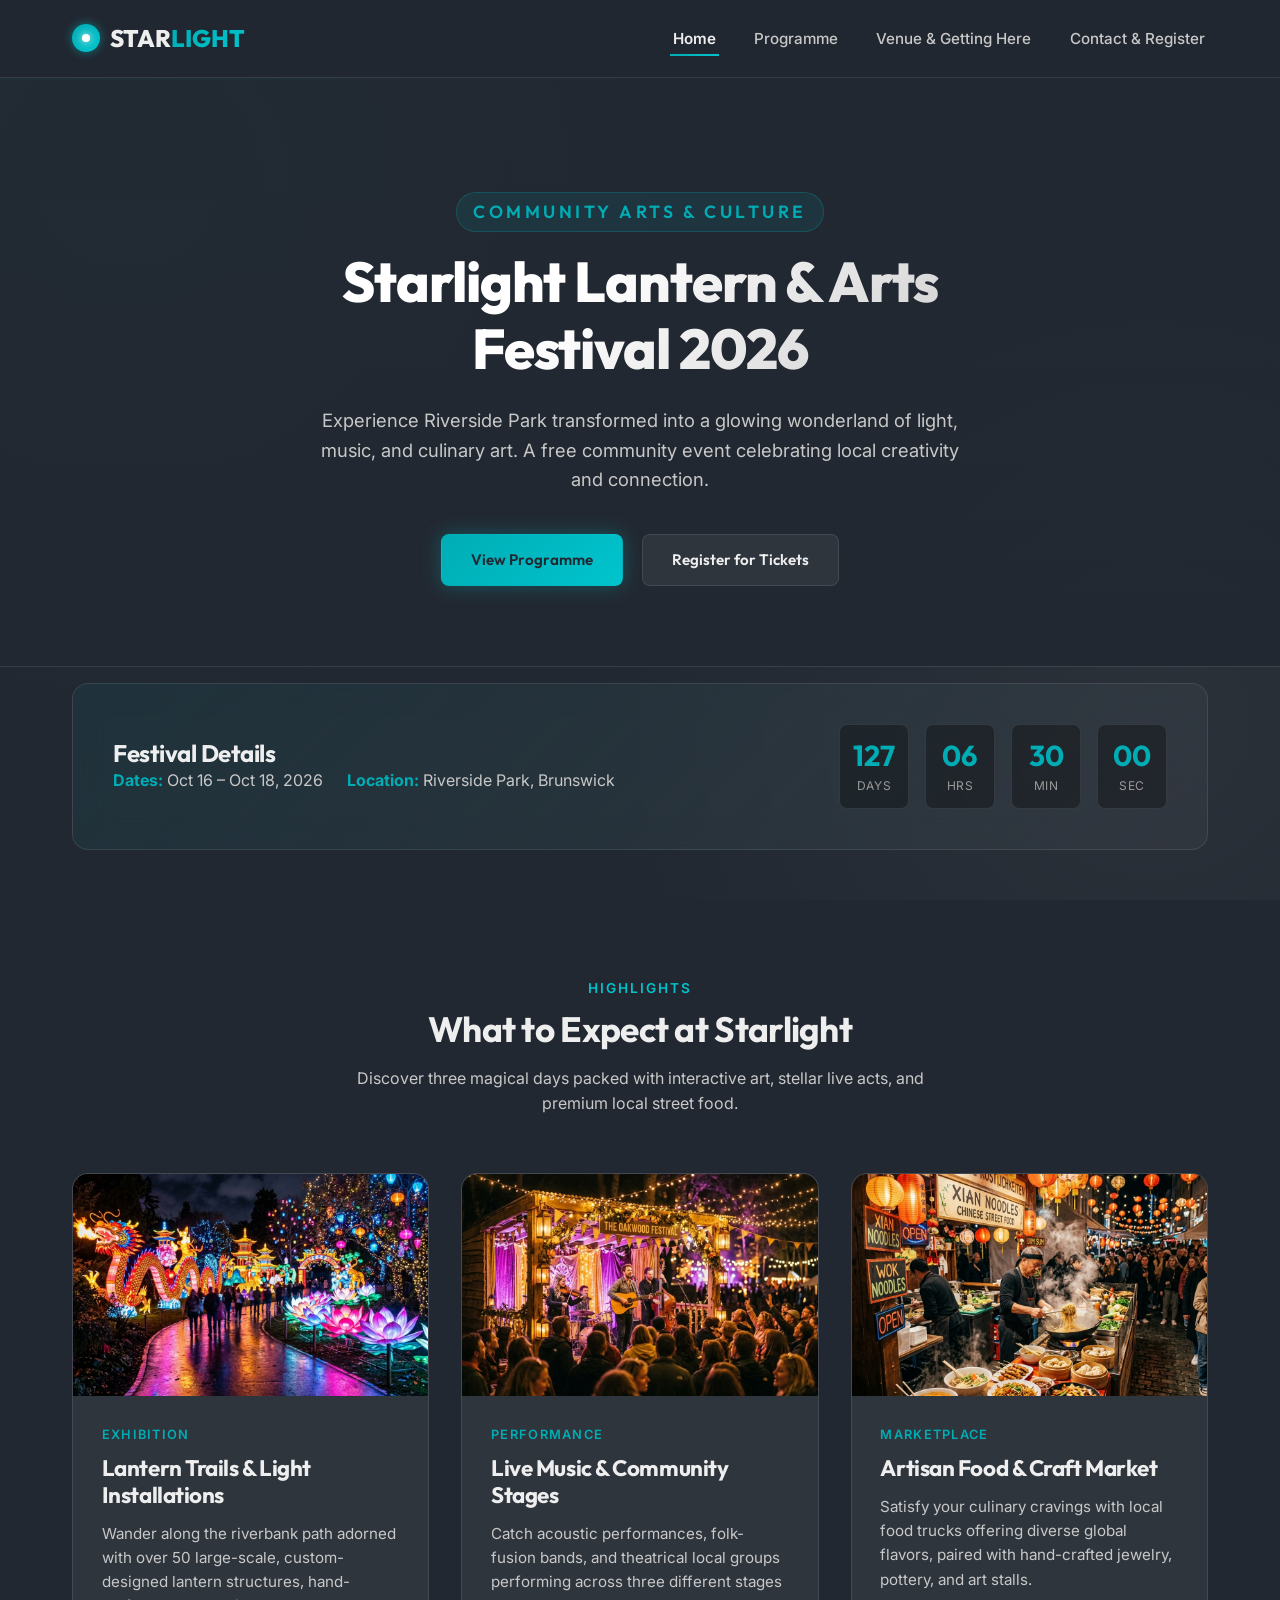
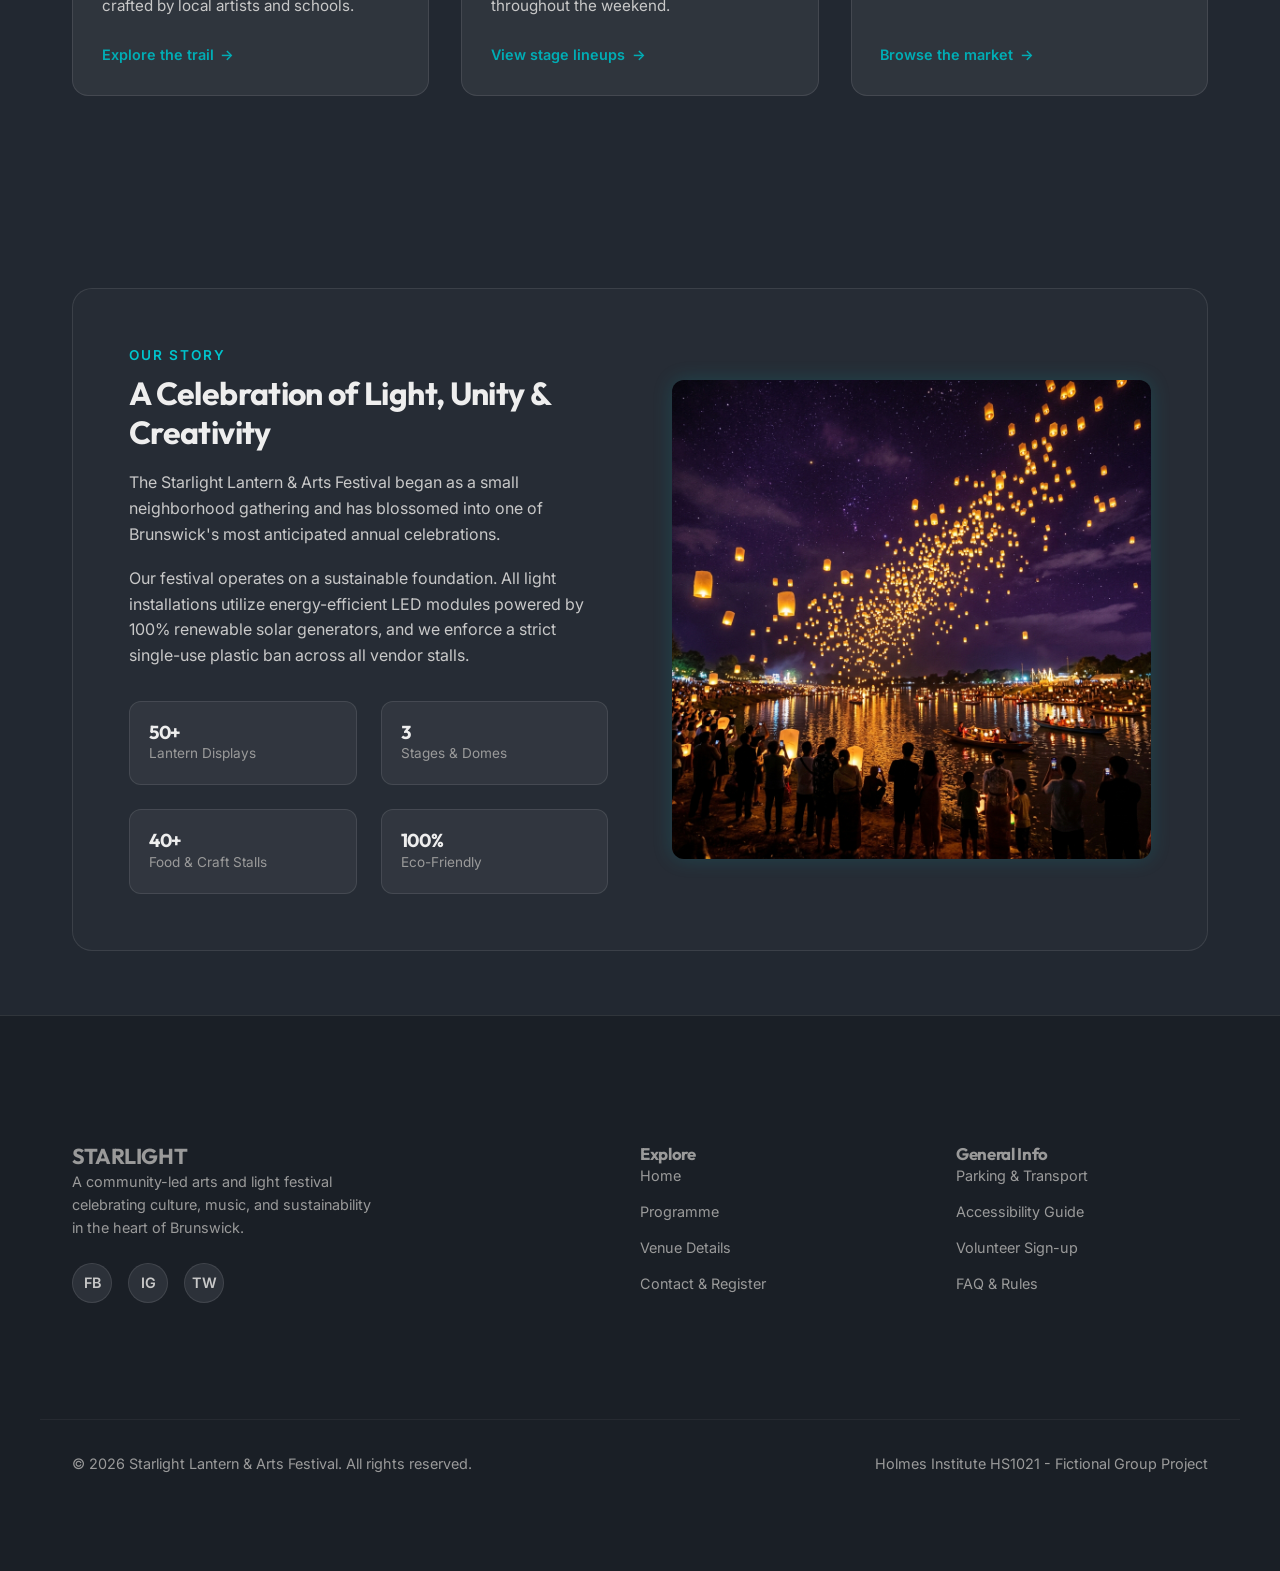
==== commit c238228b: "Refactor contact page layout and styles; remove requirements.txt file" ====
--- a/Local event/website/index.html
+++ b/Local event/website/index.html
@@ -19,7 +19,7 @@
       
       <!-- checkbox to toggle mobile nav -->
       <input type="checkbox" id="nav-toggle">
-      <label for="nav-toggle" class="nav-toggle-label" id="mobile-menu-btn" aria-label="Toggle Navigation Menu">
+      <label for="nav-toggle" class="nav-toggle-label" id="mobile-menu-btn" title="Toggle Navigation Menu">
         <span></span>
         <span></span>
         <span></span>
@@ -58,7 +58,7 @@
     <section class="container" id="countdown-banner">
       <div class="info-banner">
         <div class="info-details">
-          <h3>Festival Details</h3>
+          <h2>Festival Details</h2>
           <p>
             <span><strong>Dates:</strong> Oct 16 – Oct 18, 2026</span>
             <span><strong>Location:</strong> Riverside Park, Brunswick</span>
@@ -146,19 +146,19 @@
           
           <div class="about-highlights">
             <div class="highlight-box">
-              <h4>50+</h4>
+              <h3>50+</h3>
               <p>Lantern Displays</p>
             </div>
             <div class="highlight-box">
-              <h4>3</h4>
-              <p>Stages & Domes</p>
-            </div>
-            <div class="highlight-box">
-              <h4>40+</h4>
-              <p>Food & Craft Stalls</p>
-            </div>
-            <div class="highlight-box">
-              <h4>100%</h4>
+              <h3>3</h3>
+              <p>Stages &amp; Domes</p>
+            </div>
+            <div class="highlight-box">
+              <h3>40+</h3>
+              <p>Food &amp; Craft Stalls</p>
+            </div>
+            <div class="highlight-box">
+              <h3>100%</h3>
               <p>Eco-Friendly</p>
             </div>
           </div>
@@ -175,7 +175,7 @@
   <footer class="site-footer">
     <div class="container footer-grid">
       <div class="footer-brand">
-        <h3>STARLIGHT</h3>
+        <h2>STARLIGHT</h2>
         <p>A community-led arts and light festival celebrating culture, music, and sustainability in the heart of Brunswick.</p>
         <div class="social-links">
           <a href="#" class="social-btn" aria-label="Facebook">FB</a>
@@ -184,7 +184,7 @@
         </div>
       </div>
       <div class="footer-links-col">
-        <h4>Explore</h4>
+        <h3>Explore</h3>
         <ul>
           <li><a href="index.html">Home</a></li>
           <li><a href="programme.html">Programme</a></li>
@@ -193,7 +193,7 @@
         </ul>
       </div>
       <div class="footer-links-col">
-        <h4>General Info</h4>
+        <h3>General Info</h3>
         <ul>
           <li><a href="venue.html#getting-here">Parking & Transport</a></li>
           <li><a href="venue.html#getting-here">Accessibility Guide</a></li>
--- a/Local event/website/css/styles.css
+++ b/Local event/website/css/styles.css
@@ -1032,6 +1032,27 @@
   display: block;
 }
 
+/* submit button full-width override (replaces inline style) */
+.btn-full {
+  width: 100%;
+  border: none;
+}
+
+/* social intro paragraph spacing (replaces inline style) */
+.social-intro {
+  margin-bottom: 1.5rem;
+}
+
+/* venue SVG map background (replaces inline style) */
+.venue-svg-map {
+  background-color: #222831;
+}
+
+/* hidden radio filter inputs (replaces inline style) */
+.filter-radio {
+  display: none;
+}
+
 /* footer */
 .site-footer {
   background-color: #1a1f26;
